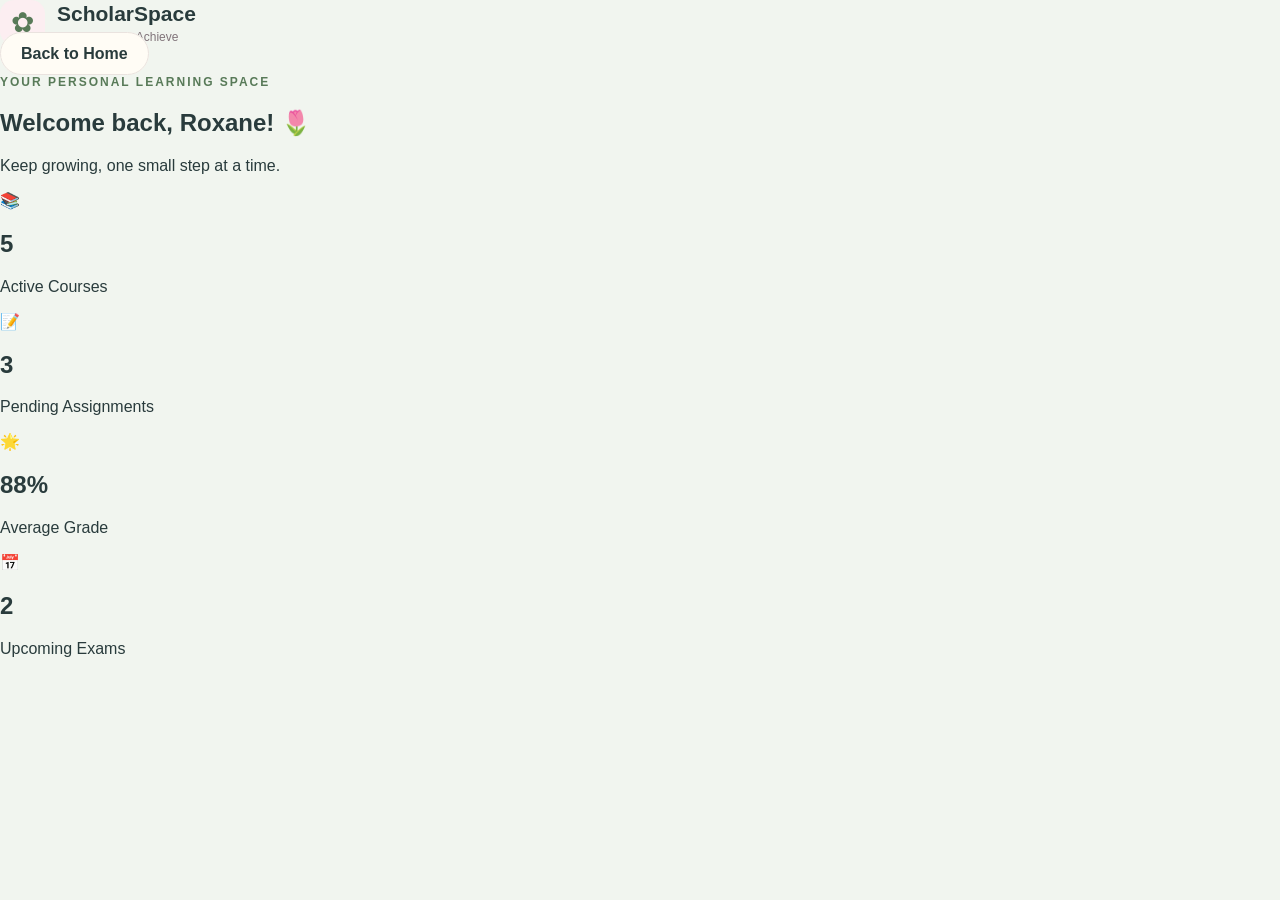
==== dashboard.html @ bfbf4983 "Create student dashboard structure" ====
<!DOCTYPE html>
<html lang="en">
<head>
    <meta charset="UTF-8">
    <meta name="viewport" content="width=device-width, initial-scale=1.0">
    <title>ScholarSpace | Dashboard</title>
    <link rel="stylesheet" href="style.css">
</head>
<body class="dashboard-page">

    <header class="dashboard-header">
        <a href="index.html" class="brand">
            <span class="brand-icon">✿</span>
            <span>
                <strong>ScholarSpace</strong>
                <small>Learn · Grow · Achieve</small>
            </span>
        </a>

        <a href="index.html" class="nav-button">Back to Home</a>
    </header>

    <main class="dashboard-content">
        <section class="dashboard-welcome">
            <p class="eyebrow">YOUR PERSONAL LEARNING SPACE</p>
            <h1>Welcome back, Roxane! 🌷</h1>
            <p>Keep growing, one small step at a time.</p>
        </section>

        <section class="dashboard-stats">
            <article class="stat-card">
                <span>📚</span>
                <h2>5</h2>
                <p>Active Courses</p>
            </article>

            <article class="stat-card">
                <span>📝</span>
                <h2>3</h2>
                <p>Pending Assignments</p>
            </article>

            <article class="stat-card">
                <span>🌟</span>
                <h2>88%</h2>
                <p>Average Grade</p>
            </article>

            <article class="stat-card">
                <span>📅</span>
                <h2>2</h2>
                <p>Upcoming Exams</p>
            </article>
        </section>
    </main>

</body>
</html>
---- style.css ----
/* ScholarSpace — Shared Styles */

:root {
    --background: #F1F5EF;
    --cream: #FFFCF5;
    --blush: #FCEEF1;
    --sage: #587A58;
    --text: #293B3C;
    --muted: #81747A;
    --border: #EAE3DF;
}

* {
    box-sizing: border-box;
}

body {
    margin: 0;
    font-family: Arial, sans-serif;
    background-color: var(--background);
    color: var(--text);
}

a {
    text-decoration: none;
    color: inherit;
}

/* Home page header */

.home-header {
    display: flex;
    justify-content: space-between;
    align-items: center;
    padding: 24px 7%;
}

.brand {
    display: flex;
    align-items: center;
    gap: 12px;
}

.brand-icon {
    display: flex;
    align-items: center;
    justify-content: center;
    width: 45px;
    height: 45px;
    border-radius: 14px;
    background-color: var(--blush);
    color: var(--sage);
    font-size: 28px;
}

.brand strong {
    display: block;
    font-size: 21px;
}

.brand small {
    display: block;
    margin-top: 4px;
    color: var(--muted);
    font-size: 12px;
}

.nav-button {
    padding: 12px 20px;
    border: 1px solid var(--border);
    border-radius: 25px;
    background-color: var(--cream);
    font-weight: bold;
    transition: background-color 0.2s ease;
}

.nav-button:hover {
    background-color: var(--blush);
}
/* Home page welcome section */

.home-hero {
    display: grid;
    grid-template-columns: 1.1fr 0.9fr;
    align-items: center;
    gap: 50px;
    max-width: 1200px;
    min-height: 65vh;
    margin: 0 auto;
    padding: 60px 7%;
}

.eyebrow {
    color: var(--sage);
    font-size: 12px;
    font-weight: bold;
    letter-spacing: 2px;
}

.hero-text h1 {
    max-width: 550px;
    margin: 20px 0;
    font-size: clamp(38px, 5vw, 64px);
    line-height: 1.1;
}

.hero-text > p:not(.eyebrow) {
    max-width: 470px;
    color: var(--muted);
    font-size: 17px;
    line-height: 1.8;
}

.primary-button {
    display: inline-block;
    margin-top: 20px;
    padding: 15px 24px;
    border-radius: 30px;
    background-color: var(--sage);
    color: white;
    font-weight: bold;
    transition: transform 0.2s ease;
}

.primary-button:hover {
    transform: translateY(-3px);
}

.hero-visual {
    display: flex;
    flex-direction: column;
    justify-content: center;
    min-height: 320px;
    padding: 40px;
    border-radius: 28px;
    background-color: var(--blush);
}

.hero-visual h2 {
    max-width: 300px;
    font-size: 32px;
    line-height: 1.3;
}

.hero-visual p {
    color: var(--muted);
    line-height: 1.7;
}
/* Home page feature cards and footer */

.home-features {
    padding: 70px 7%;
    background-color: var(--cream);
}

.section-heading {
    max-width: 650px;
    margin: 0 auto 35px;
    text-align: center;
}

.section-heading h2 {
    margin: 12px 0;
    font-size: 34px;
}

.section-heading > p:last-child {
    color: var(--muted);
    line-height: 1.7;
}

.feature-grid {
    display: grid;
    grid-template-columns: repeat(3, minmax(0, 1fr));
    gap: 24px;
    max-width: 1100px;
    margin: 0 auto;
}

.feature-card {
    padding: 28px;
    border: 1px solid var(--border);
    border-radius: 20px;
    background-color: white;
}

.feature-icon {
    font-size: 30px;
}

.feature-card h3 {
    margin-top: 20px;
}

.feature-card p {
    color: var(--muted);
    line-height: 1.7;
}

.home-footer {
    padding: 24px;
    color: var(--muted);
    text-align: center;
    font-size: 13px;
}
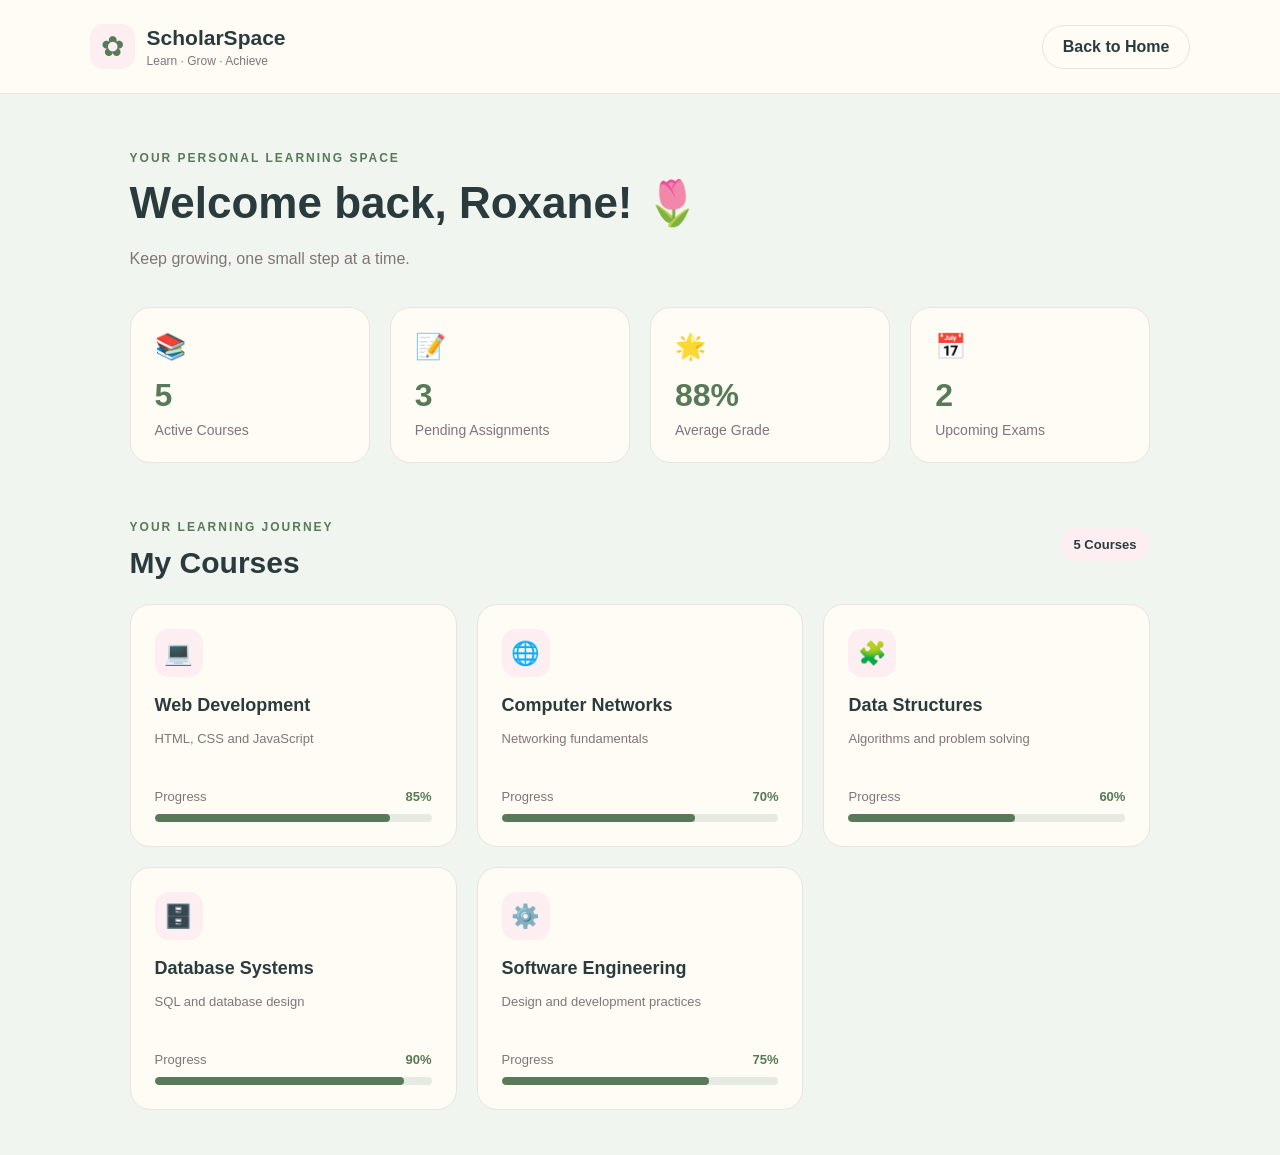
==== commit 8b358012: "Add dashboard course progress cards" ====
--- a/dashboard.html
+++ b/dashboard.html
@@ -52,6 +52,77 @@
                 <p>Upcoming Exams</p>
             </article>
         </section>
+        <section class="courses-section">
+    <div class="section-title">
+        <div>
+            <p class="eyebrow">YOUR LEARNING JOURNEY</p>
+            <h2>My Courses</h2>
+        </div>
+        <span class="course-count">5 Courses</span>
+    </div>
+
+    <div class="courses-grid">
+        <article class="course-card">
+            <div class="course-icon">💻</div>
+            <h3>Web Development</h3>
+            <p>HTML, CSS and JavaScript</p>
+            <div class="progress-info">
+                <span>Progress</span><strong>85%</strong>
+            </div>
+            <div class="progress-track">
+                <div class="progress-fill" style="width: 85%"></div>
+            </div>
+        </article>
+
+        <article class="course-card">
+            <div class="course-icon">🌐</div>
+            <h3>Computer Networks</h3>
+            <p>Networking fundamentals</p>
+            <div class="progress-info">
+                <span>Progress</span><strong>70%</strong>
+            </div>
+            <div class="progress-track">
+                <div class="progress-fill" style="width: 70%"></div>
+            </div>
+        </article>
+
+        <article class="course-card">
+            <div class="course-icon">🧩</div>
+            <h3>Data Structures</h3>
+            <p>Algorithms and problem solving</p>
+            <div class="progress-info">
+                <span>Progress</span><strong>60%</strong>
+            </div>
+            <div class="progress-track">
+                <div class="progress-fill" style="width: 60%"></div>
+            </div>
+        </article>
+
+        <article class="course-card">
+            <div class="course-icon">🗄️</div>
+            <h3>Database Systems</h3>
+            <p>SQL and database design</p>
+            <div class="progress-info">
+                <span>Progress</span><strong>90%</strong>
+            </div>
+            <div class="progress-track">
+                <div class="progress-fill" style="width: 90%"></div>
+            </div>
+        </article>
+
+        <article class="course-card">
+            <div class="course-icon">⚙️</div>
+            <h3>Software Engineering</h3>
+            <p>Design and development practices</p>
+            <div class="progress-info">
+                <span>Progress</span><strong>75%</strong>
+            </div>
+            <div class="progress-track">
+                <div class="progress-fill" style="width: 75%"></div>
+            </div>
+        </article>
+    </div>
+</section>
     </main>
 
 </body>
--- a/style.css
+++ b/style.css
@@ -202,4 +202,152 @@
     color: var(--muted);
     text-align: center;
     font-size: 13px;
+}
+/* Dashboard header and welcome section */
+
+.dashboard-header {
+    display: flex;
+    justify-content: space-between;
+    align-items: center;
+    padding: 24px 7%;
+    border-bottom: 1px solid var(--border);
+    background-color: var(--cream);
+}
+
+.dashboard-content {
+    max-width: 1200px;
+    margin: 0 auto;
+    padding: 45px 7%;
+}
+
+.dashboard-welcome {
+    margin-bottom: 35px;
+}
+
+.dashboard-welcome h1 {
+    margin: 12px 0;
+    font-size: clamp(30px, 4vw, 44px);
+}
+
+.dashboard-welcome > p:last-child {
+    color: var(--muted);
+    line-height: 1.7;
+}
+
+.dashboard-stats {
+    display: grid;
+    grid-template-columns: repeat(4, minmax(0, 1fr));
+    gap: 20px;
+}
+
+.stat-card {
+    padding: 24px;
+    border: 1px solid var(--border);
+    border-radius: 20px;
+    background-color: var(--cream);
+}
+
+.stat-card span {
+    font-size: 25px;
+}
+
+.stat-card h2 {
+    margin: 16px 0 8px;
+    font-size: 32px;
+    color: var(--sage);
+}
+
+.stat-card p {
+    margin: 0;
+    color: var(--muted);
+    font-size: 14px;
+}
+/* Dashboard course progress */
+
+.courses-section {
+    margin-top: 45px;
+}
+
+.section-title {
+    display: flex;
+    justify-content: space-between;
+    align-items: center;
+    gap: 16px;
+    margin-bottom: 24px;
+}
+
+.section-title h2 {
+    margin: 8px 0 0;
+    font-size: 30px;
+}
+
+.course-count {
+    padding: 9px 14px;
+    border-radius: 20px;
+    background-color: var(--blush);
+    font-size: 13px;
+    font-weight: bold;
+}
+
+.courses-grid {
+    display: grid;
+    grid-template-columns: repeat(3, minmax(0, 1fr));
+    gap: 20px;
+}
+
+.course-card {
+    padding: 24px;
+    border: 1px solid var(--border);
+    border-radius: 20px;
+    background-color: var(--cream);
+}
+
+.course-icon {
+    display: grid;
+    place-items: center;
+    width: 48px;
+    height: 48px;
+    border-radius: 14px;
+    background-color: var(--blush);
+    font-size: 23px;
+}
+
+.course-card h3 {
+    margin: 18px 0 8px;
+    font-size: 18px;
+}
+
+.course-card > p {
+    min-height: 38px;
+    color: var(--muted);
+    font-size: 13px;
+    line-height: 1.5;
+}
+
+.progress-info {
+    display: flex;
+    justify-content: space-between;
+    margin: 22px 0 10px;
+    font-size: 13px;
+}
+
+.progress-info span {
+    color: var(--muted);
+}
+
+.progress-info strong {
+    color: var(--sage);
+}
+
+.progress-track {
+    height: 8px;
+    overflow: hidden;
+    border-radius: 10px;
+    background-color: #E5EAE2;
+}
+
+.progress-fill {
+    height: 100%;
+    border-radius: inherit;
+    background-color: var(--sage);
 }
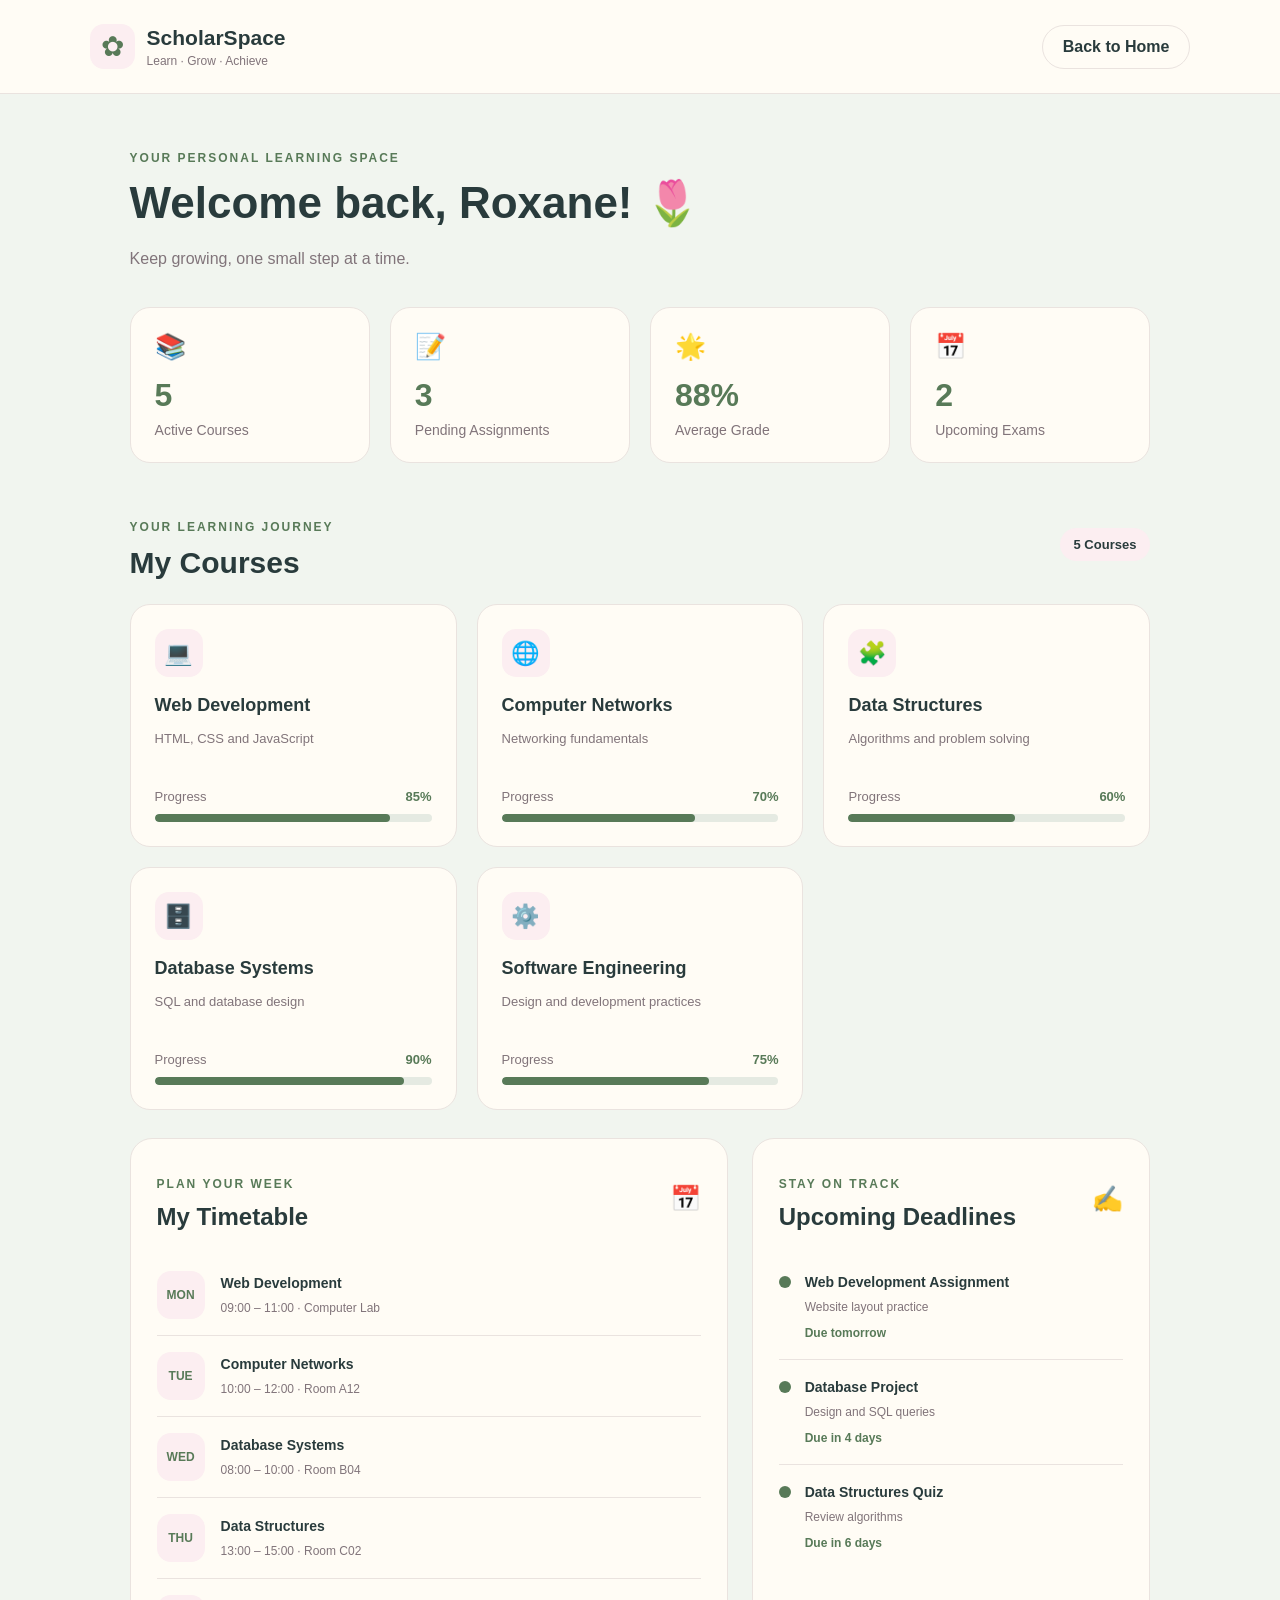
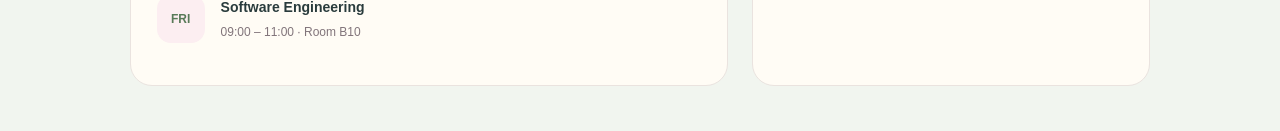
==== commit 802402b1: "Add dashboard timetable and deadlines" ====
--- a/dashboard.html
+++ b/dashboard.html
@@ -123,6 +123,96 @@
         </article>
     </div>
 </section>
+<section class="dashboard-lower">
+    <article class="panel timetable-panel">
+        <div class="panel-heading">
+            <div>
+                <p class="eyebrow">PLAN YOUR WEEK</p>
+                <h2>My Timetable</h2>
+            </div>
+            <span class="panel-icon">📅</span>
+        </div>
+
+        <div class="schedule-list">
+            <div class="schedule-item">
+                <span class="day-label">MON</span>
+                <div>
+                    <strong>Web Development</strong>
+                    <p>09:00 – 11:00 · Computer Lab</p>
+                </div>
+            </div>
+
+            <div class="schedule-item">
+                <span class="day-label">TUE</span>
+                <div>
+                    <strong>Computer Networks</strong>
+                    <p>10:00 – 12:00 · Room A12</p>
+                </div>
+            </div>
+
+            <div class="schedule-item">
+                <span class="day-label">WED</span>
+                <div>
+                    <strong>Database Systems</strong>
+                    <p>08:00 – 10:00 · Room B04</p>
+                </div>
+            </div>
+
+            <div class="schedule-item">
+                <span class="day-label">THU</span>
+                <div>
+                    <strong>Data Structures</strong>
+                    <p>13:00 – 15:00 · Room C02</p>
+                </div>
+            </div>
+
+            <div class="schedule-item">
+                <span class="day-label">FRI</span>
+                <div>
+                    <strong>Software Engineering</strong>
+                    <p>09:00 – 11:00 · Room B10</p>
+                </div>
+            </div>
+        </div>
+    </article>
+
+    <article class="panel deadlines-panel">
+        <div class="panel-heading">
+            <div>
+                <p class="eyebrow">STAY ON TRACK</p>
+                <h2>Upcoming Deadlines</h2>
+            </div>
+            <span class="panel-icon">✍️</span>
+        </div>
+
+        <div class="deadline-item">
+            <div class="deadline-dot"></div>
+            <div>
+                <strong>Web Development Assignment</strong>
+                <p>Website layout practice</p>
+                <span class="deadline-date">Due tomorrow</span>
+            </div>
+        </div>
+
+        <div class="deadline-item">
+            <div class="deadline-dot"></div>
+            <div>
+                <strong>Database Project</strong>
+                <p>Design and SQL queries</p>
+                <span class="deadline-date">Due in 4 days</span>
+            </div>
+        </div>
+
+        <div class="deadline-item">
+            <div class="deadline-dot"></div>
+            <div>
+                <strong>Data Structures Quiz</strong>
+                <p>Review algorithms</p>
+                <span class="deadline-date">Due in 6 days</span>
+            </div>
+        </div>
+    </article>
+</section>
     </main>
 
 </body>
--- a/style.css
+++ b/style.css
@@ -350,4 +350,107 @@
     height: 100%;
     border-radius: inherit;
     background-color: var(--sage);
+}
+/* Dashboard timetable and deadlines */
+
+.dashboard-lower {
+    display: grid;
+    grid-template-columns: 1.2fr 0.8fr;
+    gap: 24px;
+    margin-top: 28px;
+}
+
+.panel {
+    padding: 26px;
+    border: 1px solid var(--border);
+    border-radius: 22px;
+    background-color: var(--cream);
+}
+
+.panel-heading {
+    display: flex;
+    justify-content: space-between;
+    align-items: center;
+    gap: 16px;
+    margin-bottom: 24px;
+}
+
+.panel-heading h2 {
+    margin: 8px 0 0;
+    font-size: 24px;
+}
+
+.panel-icon {
+    font-size: 25px;
+}
+
+.schedule-list {
+    display: flex;
+    flex-direction: column;
+}
+
+.schedule-item {
+    display: flex;
+    align-items: center;
+    gap: 16px;
+    padding: 16px 0;
+    border-bottom: 1px solid var(--border);
+}
+
+.schedule-item:last-child {
+    border-bottom: none;
+}
+
+.day-label {
+    display: grid;
+    place-items: center;
+    min-width: 48px;
+    min-height: 48px;
+    border-radius: 14px;
+    background-color: var(--blush);
+    color: var(--sage);
+    font-size: 12px;
+    font-weight: bold;
+}
+
+.schedule-item strong,
+.deadline-item strong {
+    font-size: 14px;
+}
+
+.schedule-item p,
+.deadline-item p {
+    margin: 7px 0 0;
+    color: var(--muted);
+    font-size: 12px;
+    line-height: 1.5;
+}
+
+.deadline-item {
+    display: flex;
+    align-items: flex-start;
+    gap: 14px;
+    padding: 18px 0;
+    border-bottom: 1px solid var(--border);
+}
+
+.deadline-item:last-child {
+    border-bottom: none;
+}
+
+.deadline-dot {
+    flex-shrink: 0;
+    width: 12px;
+    height: 12px;
+    margin-top: 3px;
+    border-radius: 50%;
+    background-color: var(--sage);
+}
+
+.deadline-date {
+    display: inline-block;
+    margin-top: 10px;
+    color: var(--sage);
+    font-size: 12px;
+    font-weight: bold;
 }
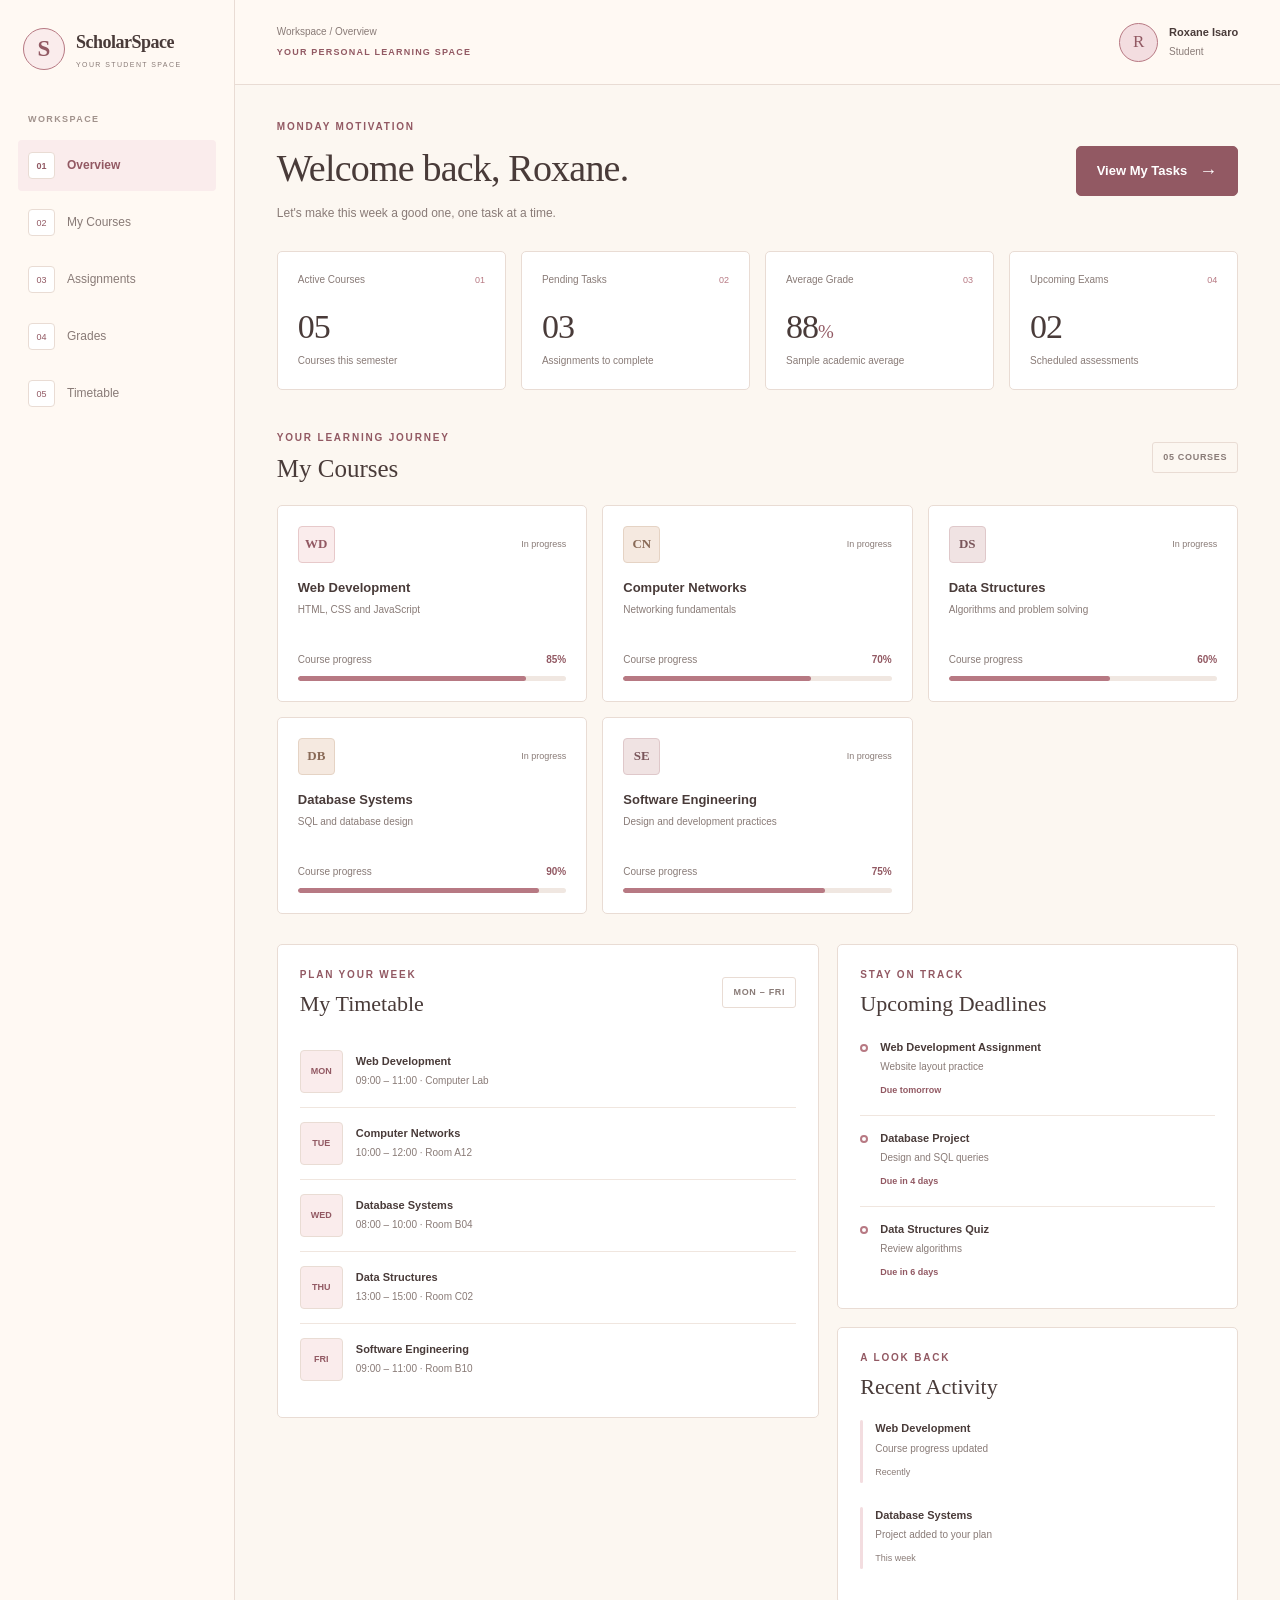
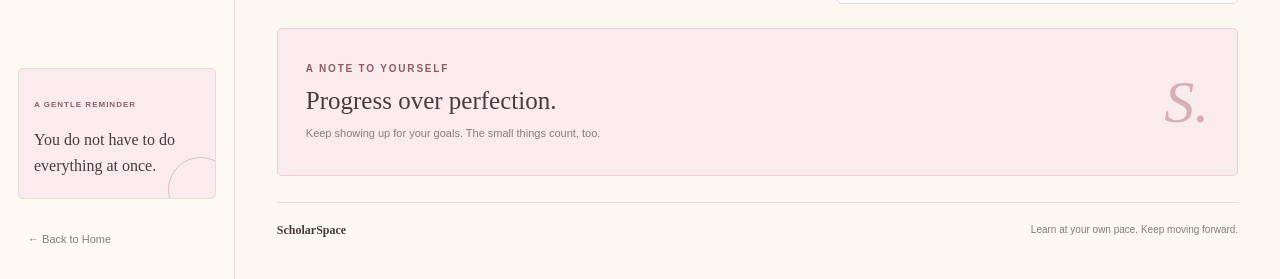
==== commit f455fbb7: "Polish dashboard layout and remove emoji icons" ====
--- a/dashboard.html
+++ b/dashboard.html
@@ -1,219 +1,363 @@
+
 <!DOCTYPE html>
 <html lang="en">
 <head>
     <meta charset="UTF-8">
     <meta name="viewport" content="width=device-width, initial-scale=1.0">
+    <meta name="description" content="A student dashboard for managing courses, assignments, and class schedules.">
     <title>ScholarSpace | Dashboard</title>
     <link rel="stylesheet" href="style.css">
 </head>
 <body class="dashboard-page">
 
-    <header class="dashboard-header">
-        <a href="index.html" class="brand">
-            <span class="brand-icon">✿</span>
-            <span>
-                <strong>ScholarSpace</strong>
-                <small>Learn · Grow · Achieve</small>
-            </span>
-        </a>
-
-        <a href="index.html" class="nav-button">Back to Home</a>
-    </header>
-
-    <main class="dashboard-content">
-        <section class="dashboard-welcome">
-            <p class="eyebrow">YOUR PERSONAL LEARNING SPACE</p>
-            <h1>Welcome back, Roxane! 🌷</h1>
-            <p>Keep growing, one small step at a time.</p>
-        </section>
-
-        <section class="dashboard-stats">
-            <article class="stat-card">
-                <span>📚</span>
-                <h2>5</h2>
-                <p>Active Courses</p>
-            </article>
-
-            <article class="stat-card">
-                <span>📝</span>
-                <h2>3</h2>
-                <p>Pending Assignments</p>
-            </article>
-
-            <article class="stat-card">
-                <span>🌟</span>
-                <h2>88%</h2>
-                <p>Average Grade</p>
-            </article>
-
-            <article class="stat-card">
-                <span>📅</span>
-                <h2>2</h2>
-                <p>Upcoming Exams</p>
-            </article>
-        </section>
-        <section class="courses-section">
-    <div class="section-title">
-        <div>
-            <p class="eyebrow">YOUR LEARNING JOURNEY</p>
-            <h2>My Courses</h2>
-        </div>
-        <span class="course-count">5 Courses</span>
+    <div class="dashboard-layout">
+
+        <aside class="sidebar">
+            <a href="index.html" class="brand sidebar-brand">
+                <span class="brand-mark">S</span>
+                <span class="brand-copy">
+                    <strong>ScholarSpace</strong>
+                    <small>YOUR STUDENT SPACE</small>
+                </span>
+            </a>
+
+            <p class="sidebar-label">WORKSPACE</p>
+
+            <nav class="sidebar-nav" aria-label="Dashboard navigation">
+                <a href="#overview" class="sidebar-link active">
+                    <span class="nav-symbol">01</span>
+                    Overview
+                </a>
+                <a href="#courses" class="sidebar-link">
+                    <span class="nav-symbol">02</span>
+                    My Courses
+                </a>
+                <a href="#assignments" class="sidebar-link">
+                    <span class="nav-symbol">03</span>
+                    Assignments
+                </a>
+                <a href="#grades" class="sidebar-link">
+                    <span class="nav-symbol">04</span>
+                    Grades
+                </a>
+                <a href="#timetable" class="sidebar-link">
+                    <span class="nav-symbol">05</span>
+                    Timetable
+                </a>
+            </nav>
+
+            <div class="sidebar-bottom">
+                <div class="sidebar-note">
+                    <span class="note-label">A GENTLE REMINDER</span>
+                    <p>You do not have to do everything at once.</p>
+                    <span class="note-decoration"></span>
+                </div>
+
+                <a href="index.html" class="back-home">
+                    <span aria-hidden="true">&larr;</span> Back to Home
+                </a>
+            </div>
+        </aside>
+
+        <main class="dashboard-main" id="overview">
+
+            <header class="dashboard-topbar">
+                <div>
+                    <p class="breadcrumb">Workspace / Overview</p>
+                    <p class="topbar-date">YOUR PERSONAL LEARNING SPACE</p>
+                </div>
+
+                <div class="profile-summary">
+                    <div class="profile-avatar" aria-hidden="true">R</div>
+                    <div>
+                        <strong>Roxane Isaro</strong>
+                        <span>Student</span>
+                    </div>
+                </div>
+            </header>
+
+            <div class="dashboard-content">
+
+                <section class="dashboard-welcome">
+                    <div>
+                        <p class="eyebrow">MONDAY MOTIVATION</p>
+                        <h1>Welcome back, Roxane.</h1>
+                        <p>Let's make this week a good one, one task at a time.</p>
+                    </div>
+
+                    <a href="#assignments" class="primary-button">
+                        View My Tasks <span aria-hidden="true">&rarr;</span>
+                    </a>
+                </section>
+
+                <section class="dashboard-stats" aria-label="Academic overview">
+                    <article class="stat-card">
+                        <div class="stat-topline">
+                            <span>Active Courses</span>
+                            <span class="stat-index">01</span>
+                        </div>
+                        <h2>05</h2>
+                        <p>Courses this semester</p>
+                    </article>
+
+                    <article class="stat-card">
+                        <div class="stat-topline">
+                            <span>Pending Tasks</span>
+                            <span class="stat-index">02</span>
+                        </div>
+                        <h2>03</h2>
+                        <p>Assignments to complete</p>
+                    </article>
+
+                    <article class="stat-card" id="grades">
+                        <div class="stat-topline">
+                            <span>Average Grade</span>
+                            <span class="stat-index">03</span>
+                        </div>
+                        <h2>88<span class="stat-percent">%</span></h2>
+                        <p>Sample academic average</p>
+                    </article>
+
+                    <article class="stat-card">
+                        <div class="stat-topline">
+                            <span>Upcoming Exams</span>
+                            <span class="stat-index">04</span>
+                        </div>
+                        <h2>02</h2>
+                        <p>Scheduled assessments</p>
+                    </article>
+                </section>
+
+                <section class="content-section" id="courses">
+                    <div class="section-title">
+                        <div>
+                            <p class="eyebrow">YOUR LEARNING JOURNEY</p>
+                            <h2>My Courses</h2>
+                        </div>
+                        <span class="section-meta">05 COURSES</span>
+                    </div>
+
+                    <div class="courses-grid">
+
+                        <article class="course-card">
+                            <div class="course-card-top">
+                                <span class="course-code">WD</span>
+                                <span class="course-status">In progress</span>
+                            </div>
+                            <h3>Web Development</h3>
+                            <p class="course-description">HTML, CSS and JavaScript</p>
+                            <div class="progress-info">
+                                <span>Course progress</span><strong>85%</strong>
+                            </div>
+                            <div class="progress-track" role="progressbar" aria-label="Web Development progress" aria-valuenow="85" aria-valuemin="0" aria-valuemax="100">
+                                <div class="progress-fill" style="width: 85%"></div>
+                            </div>
+                        </article>
+
+                        <article class="course-card">
+                            <div class="course-card-top">
+                                <span class="course-code course-code-alt">CN</span>
+                                <span class="course-status">In progress</span>
+                            </div>
+                            <h3>Computer Networks</h3>
+                            <p class="course-description">Networking fundamentals</p>
+                            <div class="progress-info">
+                                <span>Course progress</span><strong>70%</strong>
+                            </div>
+                            <div class="progress-track" role="progressbar" aria-label="Computer Networks progress" aria-valuenow="70" aria-valuemin="0" aria-valuemax="100">
+                                <div class="progress-fill" style="width: 70%"></div>
+                            </div>
+                        </article>
+
+                        <article class="course-card">
+                            <div class="course-card-top">
+                                <span class="course-code course-code-deep">DS</span>
+                                <span class="course-status">In progress</span>
+                            </div>
+                            <h3>Data Structures</h3>
+                            <p class="course-description">Algorithms and problem solving</p>
+                            <div class="progress-info">
+                                <span>Course progress</span><strong>60%</strong>
+                            </div>
+                            <div class="progress-track" role="progressbar" aria-label="Data Structures progress" aria-valuenow="60" aria-valuemin="0" aria-valuemax="100">
+                                <div class="progress-fill" style="width: 60%"></div>
+                            </div>
+                        </article>
+
+                        <article class="course-card">
+                            <div class="course-card-top">
+                                <span class="course-code course-code-alt">DB</span>
+                                <span class="course-status">In progress</span>
+                            </div>
+                            <h3>Database Systems</h3>
+                            <p class="course-description">SQL and database design</p>
+                            <div class="progress-info">
+                                <span>Course progress</span><strong>90%</strong>
+                            </div>
+                            <div class="progress-track" role="progressbar" aria-label="Database Systems progress" aria-valuenow="90" aria-valuemin="0" aria-valuemax="100">
+                                <div class="progress-fill" style="width: 90%"></div>
+                            </div>
+                        </article>
+
+                        <article class="course-card">
+                            <div class="course-card-top">
+                                <span class="course-code course-code-deep">SE</span>
+                                <span class="course-status">In progress</span>
+                            </div>
+                            <h3>Software Engineering</h3>
+                            <p class="course-description">Design and development practices</p>
+                            <div class="progress-info">
+                                <span>Course progress</span><strong>75%</strong>
+                            </div>
+                            <div class="progress-track" role="progressbar" aria-label="Software Engineering progress" aria-valuenow="75" aria-valuemin="0" aria-valuemax="100">
+                                <div class="progress-fill" style="width: 75%"></div>
+                            </div>
+                        </article>
+
+                    </div>
+                </section>
+
+                <div class="dashboard-lower">
+
+                    <section class="panel" id="timetable">
+                        <div class="section-title">
+                            <div>
+                                <p class="eyebrow">PLAN YOUR WEEK</p>
+                                <h2>My Timetable</h2>
+                            </div>
+                            <span class="section-meta">MON – FRI</span>
+                        </div>
+
+                        <div class="schedule-list">
+                            <article class="schedule-item">
+                                <span class="day-label">MON</span>
+                                <div class="schedule-details">
+                                    <strong>Web Development</strong>
+                                    <p>09:00 – 11:00 · Computer Lab</p>
+                                </div>
+                            </article>
+
+                            <article class="schedule-item">
+                                <span class="day-label">TUE</span>
+                                <div class="schedule-details">
+                                    <strong>Computer Networks</strong>
+                                    <p>10:00 – 12:00 · Room A12</p>
+                                </div>
+                            </article>
+
+                            <article class="schedule-item">
+                                <span class="day-label">WED</span>
+                                <div class="schedule-details">
+                                    <strong>Database Systems</strong>
+                                    <p>08:00 – 10:00 · Room B04</p>
+                                </div>
+                            </article>
+
+                            <article class="schedule-item">
+                                <span class="day-label">THU</span>
+                                <div class="schedule-details">
+                                    <strong>Data Structures</strong>
+                                    <p>13:00 – 15:00 · Room C02</p>
+                                </div>
+                            </article>
+
+                            <article class="schedule-item">
+                                <span class="day-label">FRI</span>
+                                <div class="schedule-details">
+                                    <strong>Software Engineering</strong>
+                                    <p>09:00 – 11:00 · Room B10</p>
+                                </div>
+                            </article>
+                        </div>
+                    </section>
+
+                    <div class="right-column">
+
+                        <section class="panel" id="assignments">
+                            <div class="section-title">
+                                <div>
+                                    <p class="eyebrow">STAY ON TRACK</p>
+                                    <h2>Upcoming Deadlines</h2>
+                                </div>
+                            </div>
+
+                            <div class="deadline-list">
+                                <article class="deadline-item">
+                                    <span class="deadline-marker"></span>
+                                    <div>
+                                        <strong>Web Development Assignment</strong>
+                                        <p>Website layout practice</p>
+                                        <span class="deadline-date">Due tomorrow</span>
+                                    </div>
+                                </article>
+
+                                <article class="deadline-item">
+                                    <span class="deadline-marker"></span>
+                                    <div>
+                                        <strong>Database Project</strong>
+                                        <p>Design and SQL queries</p>
+                                        <span class="deadline-date">Due in 4 days</span>
+                                    </div>
+                                </article>
+
+                                <article class="deadline-item">
+                                    <span class="deadline-marker"></span>
+                                    <div>
+                                        <strong>Data Structures Quiz</strong>
+                                        <p>Review algorithms</p>
+                                        <span class="deadline-date">Due in 6 days</span>
+                                    </div>
+                                </article>
+                            </div>
+                        </section>
+
+                        <section class="panel activity-panel">
+                            <div class="section-title">
+                                <div>
+                                    <p class="eyebrow">A LOOK BACK</p>
+                                    <h2>Recent Activity</h2>
+                                </div>
+                            </div>
+
+                            <div class="activity-item">
+                                <span class="activity-line"></span>
+                                <div>
+                                    <strong>Web Development</strong>
+                                    <p>Course progress updated</p>
+                                    <span class="activity-time">Recently</span>
+                                </div>
+                            </div>
+
+                            <div class="activity-item">
+                                <span class="activity-line"></span>
+                                <div>
+                                    <strong>Database Systems</strong>
+                                    <p>Project added to your plan</p>
+                                    <span class="activity-time">This week</span>
+                                </div>
+                            </div>
+                        </section>
+
+                    </div>
+                </div>
+
+                <section class="encouragement-card">
+                    <div>
+                        <p class="eyebrow">A NOTE TO YOURSELF</p>
+                        <h2>Progress over perfection.</h2>
+                        <p>Keep showing up for your goals. The small things count, too.</p>
+                    </div>
+                    <span class="encouragement-mark" aria-hidden="true">S.</span>
+                </section>
+
+                <footer class="dashboard-footer">
+                    <span>ScholarSpace</span>
+                    <p>Learn at your own pace. Keep moving forward.</p>
+                </footer>
+
+            </div>
+        </main>
     </div>
 
-    <div class="courses-grid">
-        <article class="course-card">
-            <div class="course-icon">💻</div>
-            <h3>Web Development</h3>
-            <p>HTML, CSS and JavaScript</p>
-            <div class="progress-info">
-                <span>Progress</span><strong>85%</strong>
-            </div>
-            <div class="progress-track">
-                <div class="progress-fill" style="width: 85%"></div>
-            </div>
-        </article>
-
-        <article class="course-card">
-            <div class="course-icon">🌐</div>
-            <h3>Computer Networks</h3>
-            <p>Networking fundamentals</p>
-            <div class="progress-info">
-                <span>Progress</span><strong>70%</strong>
-            </div>
-            <div class="progress-track">
-                <div class="progress-fill" style="width: 70%"></div>
-            </div>
-        </article>
-
-        <article class="course-card">
-            <div class="course-icon">🧩</div>
-            <h3>Data Structures</h3>
-            <p>Algorithms and problem solving</p>
-            <div class="progress-info">
-                <span>Progress</span><strong>60%</strong>
-            </div>
-            <div class="progress-track">
-                <div class="progress-fill" style="width: 60%"></div>
-            </div>
-        </article>
-
-        <article class="course-card">
-            <div class="course-icon">🗄️</div>
-            <h3>Database Systems</h3>
-            <p>SQL and database design</p>
-            <div class="progress-info">
-                <span>Progress</span><strong>90%</strong>
-            </div>
-            <div class="progress-track">
-                <div class="progress-fill" style="width: 90%"></div>
-            </div>
-        </article>
-
-        <article class="course-card">
-            <div class="course-icon">⚙️</div>
-            <h3>Software Engineering</h3>
-            <p>Design and development practices</p>
-            <div class="progress-info">
-                <span>Progress</span><strong>75%</strong>
-            </div>
-            <div class="progress-track">
-                <div class="progress-fill" style="width: 75%"></div>
-            </div>
-        </article>
-    </div>
-</section>
-<section class="dashboard-lower">
-    <article class="panel timetable-panel">
-        <div class="panel-heading">
-            <div>
-                <p class="eyebrow">PLAN YOUR WEEK</p>
-                <h2>My Timetable</h2>
-            </div>
-            <span class="panel-icon">📅</span>
-        </div>
-
-        <div class="schedule-list">
-            <div class="schedule-item">
-                <span class="day-label">MON</span>
-                <div>
-                    <strong>Web Development</strong>
-                    <p>09:00 – 11:00 · Computer Lab</p>
-                </div>
-            </div>
-
-            <div class="schedule-item">
-                <span class="day-label">TUE</span>
-                <div>
-                    <strong>Computer Networks</strong>
-                    <p>10:00 – 12:00 · Room A12</p>
-                </div>
-            </div>
-
-            <div class="schedule-item">
-                <span class="day-label">WED</span>
-                <div>
-                    <strong>Database Systems</strong>
-                    <p>08:00 – 10:00 · Room B04</p>
-                </div>
-            </div>
-
-            <div class="schedule-item">
-                <span class="day-label">THU</span>
-                <div>
-                    <strong>Data Structures</strong>
-                    <p>13:00 – 15:00 · Room C02</p>
-                </div>
-            </div>
-
-            <div class="schedule-item">
-                <span class="day-label">FRI</span>
-                <div>
-                    <strong>Software Engineering</strong>
-                    <p>09:00 – 11:00 · Room B10</p>
-                </div>
-            </div>
-        </div>
-    </article>
-
-    <article class="panel deadlines-panel">
-        <div class="panel-heading">
-            <div>
-                <p class="eyebrow">STAY ON TRACK</p>
-                <h2>Upcoming Deadlines</h2>
-            </div>
-            <span class="panel-icon">✍️</span>
-        </div>
-
-        <div class="deadline-item">
-            <div class="deadline-dot"></div>
-            <div>
-                <strong>Web Development Assignment</strong>
-                <p>Website layout practice</p>
-                <span class="deadline-date">Due tomorrow</span>
-            </div>
-        </div>
-
-        <div class="deadline-item">
-            <div class="deadline-dot"></div>
-            <div>
-                <strong>Database Project</strong>
-                <p>Design and SQL queries</p>
-                <span class="deadline-date">Due in 4 days</span>
-            </div>
-        </div>
-
-        <div class="deadline-item">
-            <div class="deadline-dot"></div>
-            <div>
-                <strong>Data Structures Quiz</strong>
-                <p>Review algorithms</p>
-                <span class="deadline-date">Due in 6 days</span>
-            </div>
-        </div>
-    </article>
-</section>
-    </main>
-
 </body>
-</html>+</html>
--- a/style.css
+++ b/style.css
@@ -1,334 +1,900 @@
-/* ScholarSpace — Shared Styles */
+
+/* ========================================
+   SCHOLARSPACE
+   Warm cream and blush pink theme
+   ======================================== */
 
 :root {
-    --background: #F1F5EF;
-    --cream: #FFFCF5;
-    --blush: #FCEEF1;
-    --sage: #587A58;
-    --text: #293B3C;
-    --muted: #81747A;
-    --border: #EAE3DF;
+    --cream: #FFF9F3;
+    --cream-dark: #F6EDE4;
+    --blush: #F3DDE0;
+    --blush-light: #FAECEC;
+    --rose: #B77983;
+    --rose-dark: #925963;
+    --brown: #493B39;
+    --muted: #897B77;
+    --border: #E9DCD4;
+    --white: #FFFFFF;
+    --success-bg: #F1EAE2;
+    --shadow: 0 12px 35px rgba(73, 59, 57, 0.06);
 }
 
 * {
     box-sizing: border-box;
 }
 
+html {
+    scroll-behavior: smooth;
+    scroll-padding-top: 24px;
+}
+
 body {
     margin: 0;
-    font-family: Arial, sans-serif;
-    background-color: var(--background);
-    color: var(--text);
+    font-family: Arial, Helvetica, sans-serif;
+    background-color: var(--cream);
+    color: var(--brown);
+    line-height: 1.6;
 }
 
 a {
+    color: inherit;
     text-decoration: none;
-    color: inherit;
-}
-
-/* Home page header */
+}
+
+button,
+input,
+textarea,
+select {
+    font: inherit;
+}
+
+a:focus-visible {
+    outline: 2px solid var(--rose-dark);
+    outline-offset: 4px;
+}
+
+h1,
+h2,
+h3,
+p {
+    overflow-wrap: break-word;
+}
+
+h1,
+h2,
+h3 {
+    line-height: 1.25;
+}
+
+p {
+    margin-top: 0;
+}
+
+.eyebrow {
+    margin: 0;
+    color: var(--rose-dark);
+    font-size: 10px;
+    font-weight: 700;
+    letter-spacing: 1.8px;
+}
+
+.primary-button {
+    display: inline-flex;
+    align-items: center;
+    justify-content: center;
+    gap: 12px;
+    padding: 14px 20px;
+    border: 1px solid var(--rose-dark);
+    border-radius: 5px;
+    background-color: var(--rose-dark);
+    color: var(--white);
+    font-size: 13px;
+    font-weight: 700;
+    transition: background-color 0.2s ease, transform 0.2s ease;
+}
+
+.primary-button:hover {
+    background-color: var(--brown);
+    border-color: var(--brown);
+    transform: translateY(-2px);
+}
+
+.primary-button span {
+    font-size: 18px;
+    line-height: 1;
+}
+
+.brand {
+    display: inline-flex;
+    align-items: center;
+    gap: 11px;
+}
+
+.brand-mark {
+    display: grid;
+    place-items: center;
+    width: 42px;
+    height: 42px;
+    border: 1px solid var(--rose);
+    border-radius: 50%;
+    background-color: var(--blush-light);
+    color: var(--rose-dark);
+    font-family: Georgia, "Times New Roman", serif;
+    font-size: 23px;
+    font-weight: 700;
+}
+
+.brand-copy strong,
+.brand-copy small {
+    display: block;
+}
+
+.brand-copy strong {
+    font-family: Georgia, "Times New Roman", serif;
+    font-size: 20px;
+    font-weight: 600;
+    letter-spacing: -0.5px;
+}
+
+.brand-copy small {
+    margin-top: 2px;
+    color: var(--muted);
+    font-size: 8px;
+    letter-spacing: 1.4px;
+}
+
+/* ========================================
+   HOME PAGE HEADER
+   ======================================== */
 
 .home-header {
     display: flex;
+    align-items: center;
     justify-content: space-between;
-    align-items: center;
-    padding: 24px 7%;
-}
-
-.brand {
-    display: flex;
-    align-items: center;
-    gap: 12px;
-}
-
-.brand-icon {
-    display: flex;
+    gap: 24px;
+    padding: 22px 7%;
+    border-bottom: 1px solid var(--border);
+    background-color: var(--cream);
+}
+
+.home-nav {
+    display: flex;
+    align-items: center;
+    gap: 28px;
+}
+
+.home-nav > a:first-child {
+    color: var(--muted);
+    font-size: 13px;
+}
+
+.home-nav > a:first-child:hover {
+    color: var(--rose-dark);
+}
+
+.nav-button {
+    display: inline-flex;
     align-items: center;
     justify-content: center;
-    width: 45px;
-    height: 45px;
-    border-radius: 14px;
-    background-color: var(--blush);
-    color: var(--sage);
-    font-size: 28px;
-}
-
-.brand strong {
-    display: block;
-    font-size: 21px;
-}
-
-.brand small {
-    display: block;
-    margin-top: 4px;
-    color: var(--muted);
+    padding: 10px 17px;
+    border: 1px solid var(--border);
+    border-radius: 4px;
+    background-color: var(--white);
     font-size: 12px;
-}
-
-.nav-button {
-    padding: 12px 20px;
-    border: 1px solid var(--border);
-    border-radius: 25px;
-    background-color: var(--cream);
-    font-weight: bold;
-    transition: background-color 0.2s ease;
+    font-weight: 700;
+    transition: border-color 0.2s ease, background-color 0.2s ease;
 }
 
 .nav-button:hover {
-    background-color: var(--blush);
-}
-/* Home page welcome section */
+    border-color: var(--rose);
+    background-color: var(--blush-light);
+}
+
+/* ========================================
+   HOME PAGE HERO
+   ======================================== */
 
 .home-hero {
     display: grid;
-    grid-template-columns: 1.1fr 0.9fr;
-    align-items: center;
-    gap: 50px;
-    max-width: 1200px;
-    min-height: 65vh;
+    grid-template-columns: 1.05fr 0.95fr;
+    align-items: center;
+    gap: 7%;
+    max-width: 1440px;
+    min-height: 570px;
     margin: 0 auto;
-    padding: 60px 7%;
-}
-
-.eyebrow {
-    color: var(--sage);
+    padding: 72px 9%;
+}
+
+.hero-text h1 {
+    max-width: 580px;
+    margin: 20px 0;
+    font-family: Georgia, "Times New Roman", serif;
+    font-size: clamp(42px, 5.2vw, 68px);
+    font-weight: 500;
+    letter-spacing: -2.2px;
+    line-height: 1.08;
+}
+
+.hero-text h1 span {
+    color: var(--rose-dark);
+    font-style: italic;
+}
+
+.hero-description {
+    max-width: 450px;
+    margin-bottom: 0;
+    color: var(--muted);
+    font-size: 15px;
+    line-height: 1.9;
+}
+
+.hero-actions {
+    display: flex;
+    align-items: center;
+    flex-wrap: wrap;
+    gap: 22px;
+    margin-top: 28px;
+}
+
+.text-link {
+    color: var(--brown);
     font-size: 12px;
-    font-weight: bold;
-    letter-spacing: 2px;
-}
-
-.hero-text h1 {
-    max-width: 550px;
-    margin: 20px 0;
-    font-size: clamp(38px, 5vw, 64px);
-    line-height: 1.1;
-}
-
-.hero-text > p:not(.eyebrow) {
-    max-width: 470px;
-    color: var(--muted);
-    font-size: 17px;
-    line-height: 1.8;
-}
-
-.primary-button {
-    display: inline-block;
-    margin-top: 20px;
-    padding: 15px 24px;
-    border-radius: 30px;
-    background-color: var(--sage);
-    color: white;
-    font-weight: bold;
-    transition: transform 0.2s ease;
-}
-
-.primary-button:hover {
-    transform: translateY(-3px);
-}
+    font-weight: 700;
+}
+
+.text-link:hover,
+.feature-link:hover {
+    color: var(--rose-dark);
+}
+
+.hero-note {
+    display: flex;
+    align-items: center;
+    gap: 12px;
+    margin-top: 44px;
+}
+
+.note-line {
+    width: 28px;
+    height: 1px;
+    background-color: var(--rose);
+}
+
+.hero-note p {
+    margin: 0;
+    color: var(--muted);
+    font-family: Georgia, "Times New Roman", serif;
+    font-size: 12px;
+    font-style: italic;
+}
+
+/* Home page decorative planning card */
 
 .hero-visual {
-    display: flex;
-    flex-direction: column;
-    justify-content: center;
-    min-height: 320px;
-    padding: 40px;
-    border-radius: 28px;
-    background-color: var(--blush);
-}
-
-.hero-visual h2 {
-    max-width: 300px;
-    font-size: 32px;
-    line-height: 1.3;
-}
-
-.hero-visual p {
-    color: var(--muted);
-    line-height: 1.7;
-}
-/* Home page feature cards and footer */
+    padding: 32px;
+    border: 1px solid #E9D6D2;
+    border-radius: 8px;
+    background-color: var(--blush-light);
+    box-shadow: var(--shadow);
+}
+
+.visual-topline {
+    display: flex;
+    align-items: center;
+    justify-content: space-between;
+    padding-bottom: 20px;
+    border-bottom: 1px solid #E8D8D5;
+    color: var(--muted);
+    font-size: 9px;
+    font-weight: 700;
+    letter-spacing: 1.3px;
+}
+
+.status-dot {
+    width: 8px;
+    height: 8px;
+    border-radius: 50%;
+    background-color: var(--rose);
+}
+
+.visual-heading {
+    padding: 27px 0 18px;
+}
+
+.visual-heading p {
+    margin-bottom: 8px;
+    color: var(--rose-dark);
+    font-size: 12px;
+}
+
+.visual-heading h2 {
+    margin: 0;
+    font-family: Georgia, "Times New Roman", serif;
+    font-size: 30px;
+    font-weight: 500;
+}
+
+.visual-task {
+    display: flex;
+    align-items: center;
+    gap: 14px;
+    padding: 17px 0;
+    border-top: 1px solid #E8D8D5;
+}
+
+.task-number {
+    color: var(--rose-dark);
+    font-family: Georgia, "Times New Roman", serif;
+    font-size: 14px;
+}
+
+.visual-task > div {
+    flex: 1;
+}
+
+.visual-task strong {
+    font-size: 12px;
+    font-weight: 700;
+}
+
+.visual-task p {
+    margin: 4px 0 0;
+    color: var(--muted);
+    font-size: 11px;
+}
+
+.task-check {
+    width: 17px;
+    height: 17px;
+    border: 1px solid var(--rose);
+    border-radius: 50%;
+}
+
+.visual-footer {
+    margin: 22px 0 0;
+    color: var(--rose-dark);
+    font-size: 8px;
+    font-weight: 700;
+    letter-spacing: 1.5px;
+}
+
+/* ========================================
+   HOME PAGE FEATURES
+   ======================================== */
 
 .home-features {
-    padding: 70px 7%;
-    background-color: var(--cream);
+    padding: 75px 8%;
+    background-color: var(--white);
 }
 
 .section-heading {
-    max-width: 650px;
-    margin: 0 auto 35px;
+    max-width: 620px;
+    margin: 0 auto 40px;
     text-align: center;
 }
 
 .section-heading h2 {
     margin: 12px 0;
-    font-size: 34px;
+    font-family: Georgia, "Times New Roman", serif;
+    font-size: clamp(29px, 3.5vw, 40px);
+    font-weight: 500;
+    letter-spacing: -0.7px;
 }
 
 .section-heading > p:last-child {
-    color: var(--muted);
-    line-height: 1.7;
+    max-width: 490px;
+    margin: 0 auto;
+    color: var(--muted);
+    font-size: 13px;
+    line-height: 1.8;
 }
 
 .feature-grid {
     display: grid;
     grid-template-columns: repeat(3, minmax(0, 1fr));
-    gap: 24px;
-    max-width: 1100px;
+    gap: 22px;
+    max-width: 1150px;
     margin: 0 auto;
 }
 
 .feature-card {
-    padding: 28px;
+    display: flex;
+    flex-direction: column;
+    align-items: flex-start;
+    min-height: 235px;
+    padding: 27px;
     border: 1px solid var(--border);
-    border-radius: 20px;
-    background-color: white;
-}
-
-.feature-icon {
-    font-size: 30px;
+    border-radius: 6px;
+    background-color: var(--cream);
+    transition: transform 0.2s ease, box-shadow 0.2s ease;
+}
+
+.feature-card:hover {
+    transform: translateY(-3px);
+    box-shadow: var(--shadow);
+}
+
+.feature-number {
+    display: grid;
+    place-items: center;
+    width: 35px;
+    height: 35px;
+    border: 1px solid var(--border);
+    border-radius: 50%;
+    color: var(--rose-dark);
+    font-family: Georgia, "Times New Roman", serif;
+    font-size: 12px;
 }
 
 .feature-card h3 {
-    margin-top: 20px;
+    margin: 21px 0 8px;
+    font-family: Georgia, "Times New Roman", serif;
+    font-size: 20px;
+    font-weight: 600;
 }
 
 .feature-card p {
-    color: var(--muted);
-    line-height: 1.7;
+    margin-bottom: 20px;
+    color: var(--muted);
+    font-size: 12px;
+    line-height: 1.8;
+}
+
+.feature-link {
+    margin-top: auto;
+    color: var(--brown);
+    font-size: 11px;
+    font-weight: 700;
+}
+
+/* Home page call to action */
+
+.home-cta {
+    display: flex;
+    align-items: center;
+    justify-content: space-between;
+    gap: 28px;
+    margin: 60px 8%;
+    padding: 35px 40px;
+    border: 1px solid var(--border);
+    border-radius: 6px;
+    background-color: var(--blush-light);
+}
+
+.home-cta h2 {
+    margin: 10px 0 8px;
+    font-family: Georgia, "Times New Roman", serif;
+    font-size: 29px;
+    font-weight: 500;
+}
+
+.home-cta p:last-child {
+    margin: 0;
+    color: var(--muted);
+    font-size: 12px;
+}
+
+.home-cta .primary-button {
+    flex-shrink: 0;
 }
 
 .home-footer {
-    padding: 24px;
-    color: var(--muted);
-    text-align: center;
-    font-size: 13px;
-}
-/* Dashboard header and welcome section */
-
-.dashboard-header {
-    display: flex;
+    display: flex;
+    align-items: center;
     justify-content: space-between;
-    align-items: center;
-    padding: 24px 7%;
+    gap: 18px;
+    padding: 24px 8%;
+    border-top: 1px solid var(--border);
+}
+
+.footer-brand {
+    font-family: Georgia, "Times New Roman", serif;
+    font-size: 16px;
+    font-weight: 700;
+}
+
+.home-footer p,
+.home-footer > span {
+    margin: 0;
+    color: var(--muted);
+    font-size: 10px;
+}
+
+/* ========================================
+   DASHBOARD PAGE LAYOUT
+   ======================================== */
+
+.dashboard-page {
+    background-color: #FCF7F1;
+}
+
+.dashboard-layout {
+    display: grid;
+    grid-template-columns: 235px minmax(0, 1fr);
+    min-height: 100vh;
+}
+
+/* Sidebar */
+
+.sidebar {
+    display: flex;
+    flex-direction: column;
+    min-height: 100%;
+    padding: 28px 18px 20px;
+    border-right: 1px solid var(--border);
+    background-color: var(--cream);
+}
+
+.sidebar-brand {
+    padding: 0 5px 30px;
+}
+
+.sidebar-brand .brand-copy strong {
+    font-size: 18px;
+}
+
+.sidebar-brand .brand-copy small {
+    font-size: 7px;
+}
+
+.sidebar-label {
+    margin: 12px 10px 14px;
+    color: #A1928C;
+    font-size: 9px;
+    font-weight: 700;
+    letter-spacing: 1.4px;
+}
+
+.sidebar-nav {
+    display: flex;
+    flex-direction: column;
+    gap: 6px;
+}
+
+.sidebar-link {
+    display: flex;
+    align-items: center;
+    gap: 12px;
+    padding: 12px 10px;
+    border-radius: 4px;
+    color: var(--muted);
+    font-size: 12px;
+    transition: color 0.2s ease, background-color 0.2s ease;
+}
+
+.sidebar-link:hover,
+.sidebar-link.active {
+    background-color: var(--blush-light);
+    color: var(--rose-dark);
+}
+
+.sidebar-link.active {
+    font-weight: 700;
+}
+
+.nav-symbol {
+    display: grid;
+    place-items: center;
+    width: 27px;
+    height: 27px;
+    border: 1px solid var(--border);
+    border-radius: 4px;
+    background-color: var(--white);
+    color: var(--rose-dark);
+    font-size: 9px;
+}
+
+.sidebar-bottom {
+    margin-top: auto;
+    padding-top: 40px;
+}
+
+.sidebar-note {
+    position: relative;
+    overflow: hidden;
+    padding: 20px 15px;
+    border: 1px solid var(--border);
+    border-radius: 5px;
+    background-color: var(--blush-light);
+}
+
+.note-label {
+    color: var(--rose-dark);
+    font-size: 8px;
+    font-weight: 700;
+    letter-spacing: 1px;
+}
+
+.sidebar-note p {
+    margin: 12px 0 0;
+    font-family: Georgia, "Times New Roman", serif;
+    font-size: 16px;
+    line-height: 1.6;
+}
+
+.note-decoration {
+    position: absolute;
+    right: -18px;
+    bottom: -24px;
+    width: 65px;
+    height: 65px;
+    border: 1px solid #DDBDC0;
+    border-radius: 50%;
+}
+
+.back-home {
+    display: block;
+    margin-top: 22px;
+    padding: 10px;
+    color: var(--muted);
+    font-size: 11px;
+}
+
+.back-home:hover {
+    color: var(--rose-dark);
+}
+
+/* Dashboard top bar */
+
+.dashboard-main {
+    min-width: 0;
+}
+
+.dashboard-topbar {
+    display: flex;
+    align-items: center;
+    justify-content: space-between;
+    gap: 20px;
+    min-height: 85px;
+    padding: 16px 4%;
     border-bottom: 1px solid var(--border);
     background-color: var(--cream);
 }
 
+.breadcrumb {
+    margin: 0 0 5px;
+    color: var(--muted);
+    font-size: 10px;
+}
+
+.topbar-date {
+    margin: 0;
+    color: var(--rose-dark);
+    font-size: 9px;
+    font-weight: 700;
+    letter-spacing: 1.2px;
+}
+
+.profile-summary {
+    display: flex;
+    align-items: center;
+    gap: 11px;
+}
+
+.profile-avatar {
+    display: grid;
+    place-items: center;
+    width: 39px;
+    height: 39px;
+    border: 1px solid var(--rose);
+    border-radius: 50%;
+    background-color: var(--blush);
+    color: var(--rose-dark);
+    font-family: Georgia, "Times New Roman", serif;
+    font-size: 17px;
+}
+
+.profile-summary strong,
+.profile-summary span {
+    display: block;
+}
+
+.profile-summary strong {
+    font-size: 11px;
+}
+
+.profile-summary span {
+    margin-top: 3px;
+    color: var(--muted);
+    font-size: 10px;
+}
+
+/* Dashboard content */
+
 .dashboard-content {
-    max-width: 1200px;
+    max-width: 1500px;
     margin: 0 auto;
-    padding: 45px 7%;
+    padding: 34px 4%;
 }
 
 .dashboard-welcome {
-    margin-bottom: 35px;
+    display: flex;
+    align-items: center;
+    justify-content: space-between;
+    gap: 25px;
+    margin-bottom: 28px;
 }
 
 .dashboard-welcome h1 {
-    margin: 12px 0;
-    font-size: clamp(30px, 4vw, 44px);
-}
-
-.dashboard-welcome > p:last-child {
-    color: var(--muted);
+    margin: 10px 0;
+    font-family: Georgia, "Times New Roman", serif;
+    font-size: clamp(28px, 3vw, 38px);
+    font-weight: 500;
+    letter-spacing: -0.8px;
+}
+
+.dashboard-welcome > div > p:last-child {
+    margin: 0;
+    color: var(--muted);
+    font-size: 12px;
     line-height: 1.7;
 }
+
+.dashboard-welcome .primary-button {
+    flex-shrink: 0;
+}
+
+/* Statistics cards */
 
 .dashboard-stats {
     display: grid;
     grid-template-columns: repeat(4, minmax(0, 1fr));
-    gap: 20px;
+    gap: 15px;
 }
 
 .stat-card {
-    padding: 24px;
+    min-width: 0;
+    padding: 20px;
     border: 1px solid var(--border);
-    border-radius: 20px;
-    background-color: var(--cream);
-}
-
-.stat-card span {
+    border-radius: 5px;
+    background-color: var(--white);
+}
+
+.stat-topline {
+    display: flex;
+    align-items: center;
+    justify-content: space-between;
+    gap: 6px;
+    color: var(--muted);
+    font-size: 10px;
+}
+
+.stat-index {
+    color: var(--rose);
+    font-size: 9px;
+}
+
+.stat-card h2 {
+    margin: 18px 0 5px;
+    font-family: Georgia, "Times New Roman", serif;
+    font-size: 34px;
+    font-weight: 500;
+    letter-spacing: -1px;
+}
+
+.stat-percent {
+    color: var(--rose-dark);
+    font-size: 19px;
+}
+
+.stat-card > p {
+    margin: 0;
+    color: var(--muted);
+    font-size: 10px;
+}
+
+/* Dashboard section headings */
+
+.content-section {
+    margin-top: 40px;
+}
+
+.section-title {
+    display: flex;
+    align-items: center;
+    justify-content: space-between;
+    gap: 16px;
+    margin-bottom: 20px;
+}
+
+.section-title h2 {
+    margin: 7px 0 0;
+    font-family: Georgia, "Times New Roman", serif;
     font-size: 25px;
-}
-
-.stat-card h2 {
-    margin: 16px 0 8px;
-    font-size: 32px;
-    color: var(--sage);
-}
-
-.stat-card p {
-    margin: 0;
-    color: var(--muted);
-    font-size: 14px;
-}
-/* Dashboard course progress */
-
-.courses-section {
-    margin-top: 45px;
-}
-
-.section-title {
-    display: flex;
-    justify-content: space-between;
-    align-items: center;
-    gap: 16px;
-    margin-bottom: 24px;
-}
-
-.section-title h2 {
-    margin: 8px 0 0;
-    font-size: 30px;
-}
-
-.course-count {
-    padding: 9px 14px;
-    border-radius: 20px;
-    background-color: var(--blush);
-    font-size: 13px;
-    font-weight: bold;
-}
+    font-weight: 500;
+}
+
+.section-meta {
+    padding: 7px 10px;
+    border: 1px solid var(--border);
+    border-radius: 3px;
+    color: var(--muted);
+    font-size: 9px;
+    font-weight: 700;
+    letter-spacing: 0.7px;
+}
+
+/* Course cards and progress bars */
 
 .courses-grid {
     display: grid;
     grid-template-columns: repeat(3, minmax(0, 1fr));
-    gap: 20px;
+    gap: 15px;
 }
 
 .course-card {
-    padding: 24px;
+    min-width: 0;
+    padding: 20px;
     border: 1px solid var(--border);
-    border-radius: 20px;
-    background-color: var(--cream);
-}
-
-.course-icon {
+    border-radius: 5px;
+    background-color: var(--white);
+    transition: border-color 0.2s ease, transform 0.2s ease;
+}
+
+.course-card:hover {
+    transform: translateY(-2px);
+    border-color: #D7B3B5;
+}
+
+.course-card-top {
+    display: flex;
+    align-items: center;
+    justify-content: space-between;
+    gap: 8px;
+}
+
+.course-code {
     display: grid;
     place-items: center;
-    width: 48px;
-    height: 48px;
-    border-radius: 14px;
-    background-color: var(--blush);
-    font-size: 23px;
+    width: 37px;
+    height: 37px;
+    border: 1px solid #E7C9CA;
+    border-radius: 4px;
+    background-color: var(--blush-light);
+    color: var(--rose-dark);
+    font-family: Georgia, "Times New Roman", serif;
+    font-size: 13px;
+    font-weight: 700;
+}
+
+.course-code-alt {
+    background-color: #F5E9E0;
+    border-color: #E5D3C4;
+    color: #896A57;
+}
+
+.course-code-deep {
+    background-color: #F0E3E3;
+    border-color: #DFC8CA;
+    color: #79555A;
+}
+
+.course-status {
+    color: var(--muted);
+    font-size: 9px;
 }
 
 .course-card h3 {
+    margin: 17px 0 6px;
+    font-size: 13px;
+    font-weight: 700;
+}
+
+.course-description {
+    min-height: 32px;
+    margin: 0;
+    color: var(--muted);
+    font-size: 10px;
+    line-height: 1.6;
+}
+
+.progress-info {
+    display: flex;
+    align-items: center;
+    justify-content: space-between;
+    gap: 10px;
     margin: 18px 0 8px;
-    font-size: 18px;
-}
-
-.course-card > p {
-    min-height: 38px;
-    color: var(--muted);
-    font-size: 13px;
-    line-height: 1.5;
-}
-
-.progress-info {
-    display: flex;
-    justify-content: space-between;
-    margin: 22px 0 10px;
-    font-size: 13px;
+    font-size: 10px;
 }
 
 .progress-info span {
@@ -336,52 +902,46 @@
 }
 
 .progress-info strong {
-    color: var(--sage);
+    color: var(--rose-dark);
 }
 
 .progress-track {
-    height: 8px;
+    height: 5px;
     overflow: hidden;
-    border-radius: 10px;
-    background-color: #E5EAE2;
+    border-radius: 5px;
+    background-color: #F0E7E1;
 }
 
 .progress-fill {
     height: 100%;
-    border-radius: inherit;
-    background-color: var(--sage);
-}
-/* Dashboard timetable and deadlines */
+    border-radius: 5px;
+    background-color: var(--rose);
+}
+
+/* Timetable and right column */
 
 .dashboard-lower {
     display: grid;
-    grid-template-columns: 1.2fr 0.8fr;
-    gap: 24px;
-    margin-top: 28px;
+    grid-template-columns: minmax(0, 1.15fr) minmax(0, 0.85fr);
+    align-items: start;
+    gap: 18px;
+    margin-top: 30px;
 }
 
 .panel {
-    padding: 26px;
+    min-width: 0;
+    padding: 22px;
     border: 1px solid var(--border);
-    border-radius: 22px;
-    background-color: var(--cream);
-}
-
-.panel-heading {
-    display: flex;
-    justify-content: space-between;
-    align-items: center;
-    gap: 16px;
-    margin-bottom: 24px;
-}
-
-.panel-heading h2 {
-    margin: 8px 0 0;
-    font-size: 24px;
-}
-
-.panel-icon {
-    font-size: 25px;
+    border-radius: 5px;
+    background-color: var(--white);
+}
+
+.panel .section-title {
+    margin-bottom: 18px;
+}
+
+.panel .section-title h2 {
+    font-size: 22px;
 }
 
 .schedule-list {
@@ -392,9 +952,9 @@
 .schedule-item {
     display: flex;
     align-items: center;
-    gap: 16px;
-    padding: 16px 0;
-    border-bottom: 1px solid var(--border);
+    gap: 13px;
+    padding: 14px 0;
+    border-bottom: 1px solid #F0E6DF;
 }
 
 .schedule-item:last-child {
@@ -404,53 +964,461 @@
 .day-label {
     display: grid;
     place-items: center;
-    min-width: 48px;
-    min-height: 48px;
-    border-radius: 14px;
-    background-color: var(--blush);
-    color: var(--sage);
-    font-size: 12px;
-    font-weight: bold;
-}
-
-.schedule-item strong,
-.deadline-item strong {
-    font-size: 14px;
-}
-
-.schedule-item p,
-.deadline-item p {
-    margin: 7px 0 0;
-    color: var(--muted);
-    font-size: 12px;
+    flex-shrink: 0;
+    width: 43px;
+    height: 43px;
+    border: 1px solid var(--border);
+    border-radius: 4px;
+    background-color: var(--blush-light);
+    color: var(--rose-dark);
+    font-size: 9px;
+    font-weight: 700;
+}
+
+.schedule-details {
+    min-width: 0;
+}
+
+.schedule-details strong,
+.deadline-item strong,
+.activity-item strong {
+    display: block;
+    font-size: 11px;
     line-height: 1.5;
 }
 
+.schedule-details p,
+.deadline-item p,
+.activity-item p {
+    margin: 4px 0 0;
+    color: var(--muted);
+    font-size: 10px;
+    line-height: 1.6;
+}
+
+.right-column {
+    display: flex;
+    flex-direction: column;
+    gap: 18px;
+}
+
+/* Upcoming deadlines */
+
 .deadline-item {
     display: flex;
     align-items: flex-start;
-    gap: 14px;
-    padding: 18px 0;
-    border-bottom: 1px solid var(--border);
+    gap: 12px;
+    padding: 14px 0;
+    border-bottom: 1px solid #F0E6DF;
+}
+
+.deadline-item:first-child {
+    padding-top: 3px;
 }
 
 .deadline-item:last-child {
+    padding-bottom: 3px;
     border-bottom: none;
 }
 
-.deadline-dot {
+.deadline-marker {
     flex-shrink: 0;
-    width: 12px;
-    height: 12px;
-    margin-top: 3px;
+    width: 8px;
+    height: 8px;
+    margin-top: 5px;
+    border: 2px solid var(--rose);
     border-radius: 50%;
-    background-color: var(--sage);
 }
 
 .deadline-date {
     display: inline-block;
-    margin-top: 10px;
-    color: var(--sage);
+    margin-top: 8px;
+    color: var(--rose-dark);
+    font-size: 9px;
+    font-weight: 700;
+}
+
+/* Recent activity */
+
+.activity-panel .section-title {
+    margin-bottom: 8px;
+}
+
+.activity-item {
+    display: flex;
+    gap: 12px;
+    padding: 12px 0;
+}
+
+.activity-line {
+    flex-shrink: 0;
+    width: 3px;
+    min-height: 38px;
+    border-radius: 3px;
+    background-color: var(--blush);
+}
+
+.activity-time {
+    display: inline-block;
+    margin-top: 5px;
+    color: var(--muted);
+    font-size: 9px;
+}
+
+/* Encouragement section */
+
+.encouragement-card {
+    display: flex;
+    align-items: center;
+    justify-content: space-between;
+    gap: 24px;
+    margin-top: 24px;
+    padding: 25px 28px;
+    border: 1px solid #E8D1D1;
+    border-radius: 5px;
+    background-color: var(--blush-light);
+}
+
+.encouragement-card h2 {
+    margin: 8px 0;
+    font-family: Georgia, "Times New Roman", serif;
+    font-size: 25px;
+    font-weight: 500;
+}
+
+.encouragement-card p:last-child {
+    margin: 0;
+    color: var(--muted);
+    font-size: 11px;
+    line-height: 1.7;
+}
+
+.encouragement-mark {
+    flex-shrink: 0;
+    color: #D7B0B4;
+    font-family: Georgia, "Times New Roman", serif;
+    font-size: 60px;
+    font-style: italic;
+}
+
+/* Dashboard footer */
+
+.dashboard-footer {
+    display: flex;
+    align-items: center;
+    justify-content: space-between;
+    gap: 16px;
+    margin-top: 26px;
+    padding: 18px 0 5px;
+    border-top: 1px solid var(--border);
+}
+
+.dashboard-footer span {
+    font-family: Georgia, "Times New Roman", serif;
     font-size: 12px;
-    font-weight: bold;
-}+    font-weight: 700;
+}
+
+.dashboard-footer p {
+    margin: 0;
+    color: var(--muted);
+    font-size: 10px;
+}
+
+/* ========================================
+   RESPONSIVE DESIGN
+   ======================================== */
+
+@media (max-width: 1150px) {
+    .dashboard-layout {
+        grid-template-columns: 200px minmax(0, 1fr);
+    }
+
+    .sidebar {
+        padding-right: 13px;
+        padding-left: 13px;
+    }
+
+    .dashboard-content {
+        padding-right: 3%;
+        padding-left: 3%;
+    }
+
+    .dashboard-stats {
+        grid-template-columns: repeat(2, minmax(0, 1fr));
+    }
+
+    .courses-grid {
+        grid-template-columns: repeat(2, minmax(0, 1fr));
+    }
+
+    .home-hero {
+        padding-right: 7%;
+        padding-left: 7%;
+    }
+}
+
+@media (max-width: 800px) {
+    .home-hero {
+        grid-template-columns: 1fr;
+        gap: 40px;
+        padding-top: 55px;
+        padding-bottom: 55px;
+    }
+
+    .hero-text h1 {
+        max-width: 600px;
+    }
+
+    .hero-visual {
+        max-width: 600px;
+        width: 100%;
+    }
+
+    .feature-grid {
+        grid-template-columns: 1fr;
+    }
+
+    .feature-card {
+        min-height: auto;
+    }
+
+    .dashboard-layout {
+        grid-template-columns: 1fr;
+    }
+
+    .sidebar {
+        min-height: auto;
+        padding: 15px 5%;
+        border-right: none;
+        border-bottom: 1px solid var(--border);
+    }
+
+    .sidebar-brand {
+        padding: 0 0 15px;
+    }
+
+    .sidebar-label,
+    .sidebar-bottom {
+        display: none;
+    }
+
+    .sidebar-nav {
+        flex-direction: row;
+        flex-wrap: wrap;
+        gap: 5px;
+        padding-top: 10px;
+        border-top: 1px solid var(--border);
+    }
+
+    .sidebar-link {
+        gap: 6px;
+        padding: 8px;
+        font-size: 10px;
+    }
+
+    .nav-symbol {
+        width: 22px;
+        height: 22px;
+        font-size: 8px;
+    }
+
+    .dashboard-lower {
+        grid-template-columns: 1fr;
+    }
+
+    .right-column {
+        display: grid;
+        grid-template-columns: repeat(2, minmax(0, 1fr));
+        align-items: start;
+    }
+}
+
+@media (max-width: 560px) {
+    .home-header {
+        padding: 16px 5%;
+    }
+
+    .brand-mark {
+        width: 36px;
+        height: 36px;
+        font-size: 20px;
+    }
+
+    .brand-copy strong {
+        font-size: 17px;
+    }
+
+    .brand-copy small {
+        font-size: 7px;
+    }
+
+    .home-nav {
+        gap: 10px;
+    }
+
+    .home-nav > a:first-child {
+        display: none;
+    }
+
+    .nav-button {
+        padding: 9px 10px;
+        font-size: 10px;
+    }
+
+    .home-hero {
+        padding: 45px 6%;
+    }
+
+    .hero-text h1 {
+        font-size: 45px;
+    }
+
+    .hero-description {
+        font-size: 13px;
+    }
+
+    .hero-visual {
+        padding: 23px;
+    }
+
+    .visual-heading h2 {
+        font-size: 26px;
+    }
+
+    .home-features {
+        padding: 50px 6%;
+    }
+
+    .section-heading h2 {
+        font-size: 30px;
+    }
+
+    .home-cta {
+        align-items: flex-start;
+        flex-direction: column;
+        margin: 35px 6%;
+        padding: 26px;
+    }
+
+    .home-cta h2 {
+        font-size: 26px;
+    }
+
+    .home-footer {
+        align-items: flex-start;
+        flex-direction: column;
+        gap: 9px;
+        padding: 22px 6%;
+    }
+
+    .dashboard-topbar {
+        align-items: flex-start;
+        padding: 15px 5%;
+    }
+
+    .profile-summary {
+        gap: 7px;
+    }
+
+    .profile-avatar {
+        width: 32px;
+        height: 32px;
+    }
+
+    .profile-summary strong {
+        font-size: 10px;
+    }
+
+    .profile-summary span {
+        font-size: 9px;
+    }
+
+    .dashboard-content {
+        padding: 25px 5%;
+    }
+
+    .dashboard-welcome {
+        align-items: flex-start;
+        flex-direction: column;
+        gap: 17px;
+    }
+
+    .dashboard-welcome h1 {
+        font-size: 30px;
+    }
+
+    .dashboard-stats {
+        gap: 10px;
+    }
+
+    .stat-card {
+        padding: 14px;
+    }
+
+    .stat-card h2 {
+        font-size: 29px;
+    }
+
+    .stat-topline {
+        align-items: flex-start;
+        font-size: 9px;
+    }
+
+    .courses-grid {
+        grid-template-columns: 1fr;
+    }
+
+    .course-card {
+        padding: 18px;
+    }
+
+    .right-column {
+        grid-template-columns: 1fr;
+    }
+
+    .panel {
+        padding: 18px;
+    }
+
+    .encouragement-card {
+        padding: 22px;
+    }
+
+    .encouragement-card h2 {
+        font-size: 22px;
+    }
+
+    .encouragement-mark {
+        font-size: 43px;
+    }
+
+    .dashboard-footer {
+        align-items: flex-start;
+        flex-direction: column;
+        gap: 6px;
+    }
+}
+
+@media (max-width: 360px) {
+    .home-nav .nav-button {
+        padding: 8px;
+        font-size: 9px;
+    }
+
+    .dashboard-topbar {
+        flex-direction: column;
+    }
+
+    .sidebar-link {
+        font-size: 9px;
+    }
+
+    .nav-symbol {
+        display: none;
+    }
+
+    .section-title h2 {
+        font-size: 22px;
+    }
+}
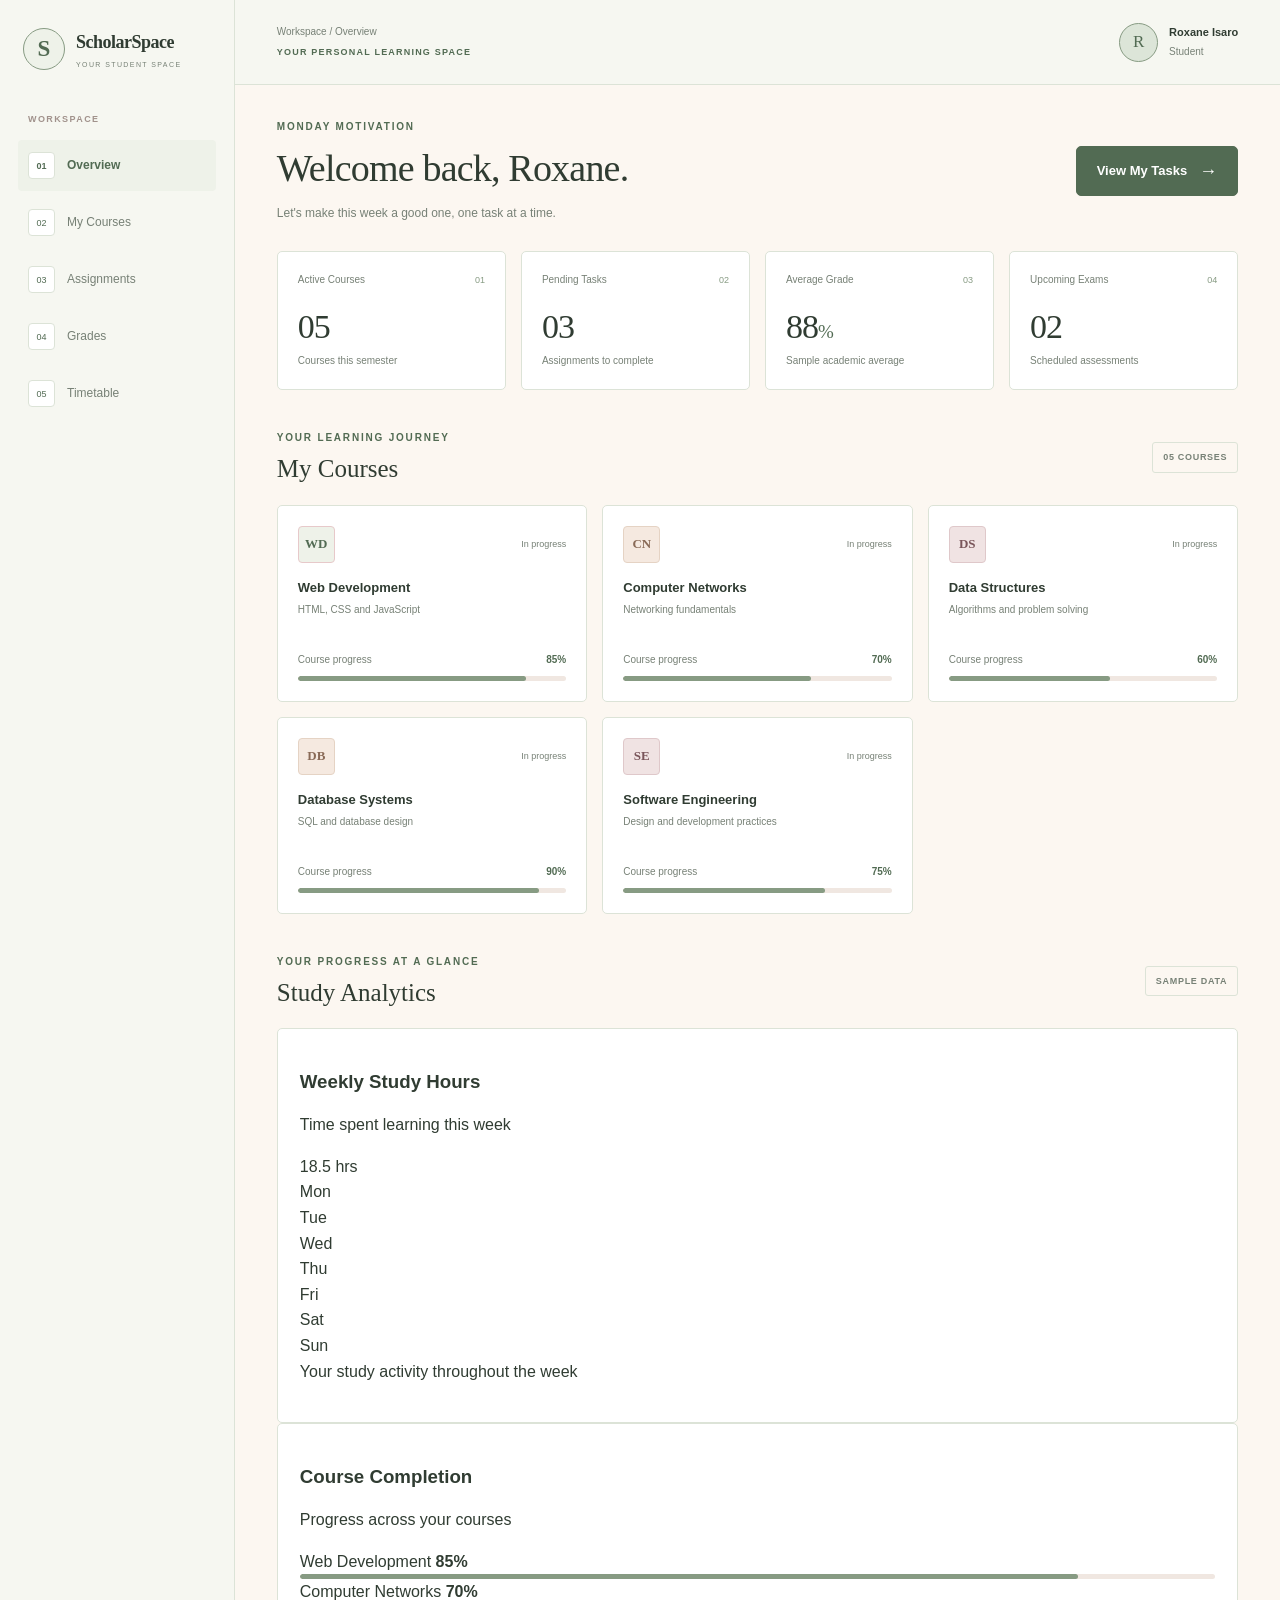
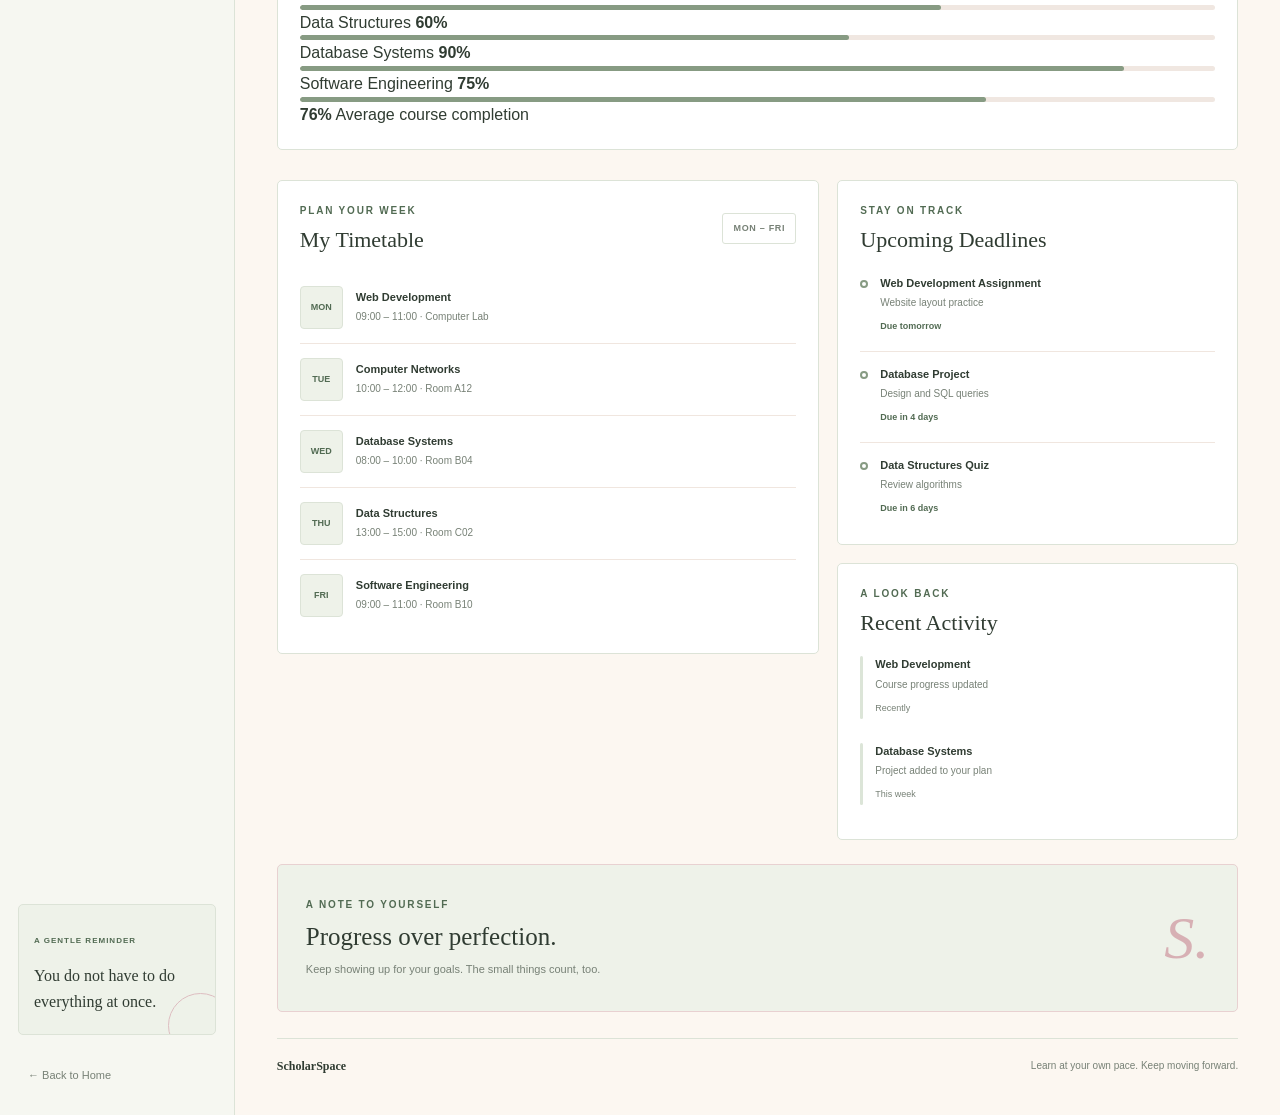
==== commit 5b793fff: "Add study analytics charts to dashboard" ====
--- a/dashboard.html
+++ b/dashboard.html
@@ -216,6 +216,153 @@
 
                     </div>
                 </section>
+                
+<section class="content-section analytics-section" id="analytics">
+    <div class="section-title">
+        <div>
+            <p class="eyebrow">YOUR PROGRESS AT A GLANCE</p>
+            <h2>Study Analytics</h2>
+        </div>
+        <span class="section-meta">SAMPLE DATA</span>
+    </div>
+
+    <div class="analytics-grid">
+
+        <!-- Weekly Study Hours Chart -->
+        <article class="panel chart-panel">
+            <div class="chart-heading">
+                <div>
+                    <h3>Weekly Study Hours</h3>
+                    <p>Time spent learning this week</p>
+                </div>
+                <span class="chart-total">18.5 hrs</span>
+            </div>
+
+            <div class="study-chart">
+                <div class="bar-column">
+                    <div class="bar-track">
+                        <div class="bar-fill" style="height: 50%;"></div>
+                    </div>
+                    <span class="bar-day">Mon</span>
+                </div>
+
+                <div class="bar-column">
+                    <div class="bar-track">
+                        <div class="bar-fill" style="height: 75%;"></div>
+                    </div>
+                    <span class="bar-day">Tue</span>
+                </div>
+
+                <div class="bar-column">
+                    <div class="bar-track">
+                        <div class="bar-fill" style="height: 100%;"></div>
+                    </div>
+                    <span class="bar-day">Wed</span>
+                </div>
+
+                <div class="bar-column">
+                    <div class="bar-track">
+                        <div class="bar-fill" style="height: 62.5%;"></div>
+                    </div>
+                    <span class="bar-day">Thu</span>
+                </div>
+
+                <div class="bar-column">
+                    <div class="bar-track">
+                        <div class="bar-fill" style="height: 87.5%;"></div>
+                    </div>
+                    <span class="bar-day">Fri</span>
+                </div>
+
+                <div class="bar-column">
+                    <div class="bar-track">
+                        <div class="bar-fill" style="height: 50%;"></div>
+                    </div>
+                    <span class="bar-day">Sat</span>
+                </div>
+
+                <div class="bar-column">
+                    <div class="bar-track">
+                        <div class="bar-fill" style="height: 37.5%;"></div>
+                    </div>
+                    <span class="bar-day">Sun</span>
+                </div>
+            </div>
+
+            <p class="chart-note">Your study activity throughout the week</p>
+        </article>
+
+        <!-- Course Completion Chart -->
+        <article class="panel chart-panel">
+            <div class="chart-heading">
+                <div>
+                    <h3>Course Completion</h3>
+                    <p>Progress across your courses</p>
+                </div>
+            </div>
+
+            <div class="course-chart-list">
+
+                <div class="course-chart-item">
+                    <div class="course-chart-label">
+                        <span>Web Development</span>
+                        <strong>85%</strong>
+                    </div>
+                    <div class="progress-track">
+                        <div class="progress-fill" style="width: 85%;"></div>
+                    </div>
+                </div>
+
+                <div class="course-chart-item">
+                    <div class="course-chart-label">
+                        <span>Computer Networks</span>
+                        <strong>70%</strong>
+                    </div>
+                    <div class="progress-track">
+                        <div class="progress-fill" style="width: 70%;"></div>
+                    </div>
+                </div>
+
+                <div class="course-chart-item">
+                    <div class="course-chart-label">
+                        <span>Data Structures</span>
+                        <strong>60%</strong>
+                    </div>
+                    <div class="progress-track">
+                        <div class="progress-fill" style="width: 60%;"></div>
+                    </div>
+                </div>
+
+                <div class="course-chart-item">
+                    <div class="course-chart-label">
+                        <span>Database Systems</span>
+                        <strong>90%</strong>
+                    </div>
+                    <div class="progress-track">
+                        <div class="progress-fill" style="width: 90%;"></div>
+                    </div>
+                </div>
+
+                <div class="course-chart-item">
+                    <div class="course-chart-label">
+                        <span>Software Engineering</span>
+                        <strong>75%</strong>
+                    </div>
+                    <div class="progress-track">
+                        <div class="progress-fill" style="width: 75%;"></div>
+                    </div>
+                </div>
+
+            </div>
+
+            <div class="chart-summary">
+                <strong>76%</strong>
+                <span>Average course completion</span>
+            </div>
+        </article>
+
+    </div>
+</section>
 
                 <div class="dashboard-lower">
 
--- a/style.css
+++ b/style.css
@@ -5,18 +5,18 @@
    ======================================== */
 
 :root {
-    --cream: #FFF9F3;
-    --cream-dark: #F6EDE4;
-    --blush: #F3DDE0;
-    --blush-light: #FAECEC;
-    --rose: #B77983;
-    --rose-dark: #925963;
-    --brown: #493B39;
-    --muted: #897B77;
-    --border: #E9DCD4;
+    --cream: #F6F7F1;
+    --cream-dark: #E8EDE3;
+    --blush: #DCE5D8;
+    --blush-light: #EEF2E9;
+    --rose: #879B83;
+    --rose-dark: #526B53;
+    --brown: #303C32;
+    --muted: #778176;
+    --border: #DCE3D7;
     --white: #FFFFFF;
-    --success-bg: #F1EAE2;
-    --shadow: 0 12px 35px rgba(73, 59, 57, 0.06);
+    --success-bg: #E8EDE3;
+    --shadow: 0 12px 35px rgba(48, 60, 50, 0.06);
 }
 
 * {
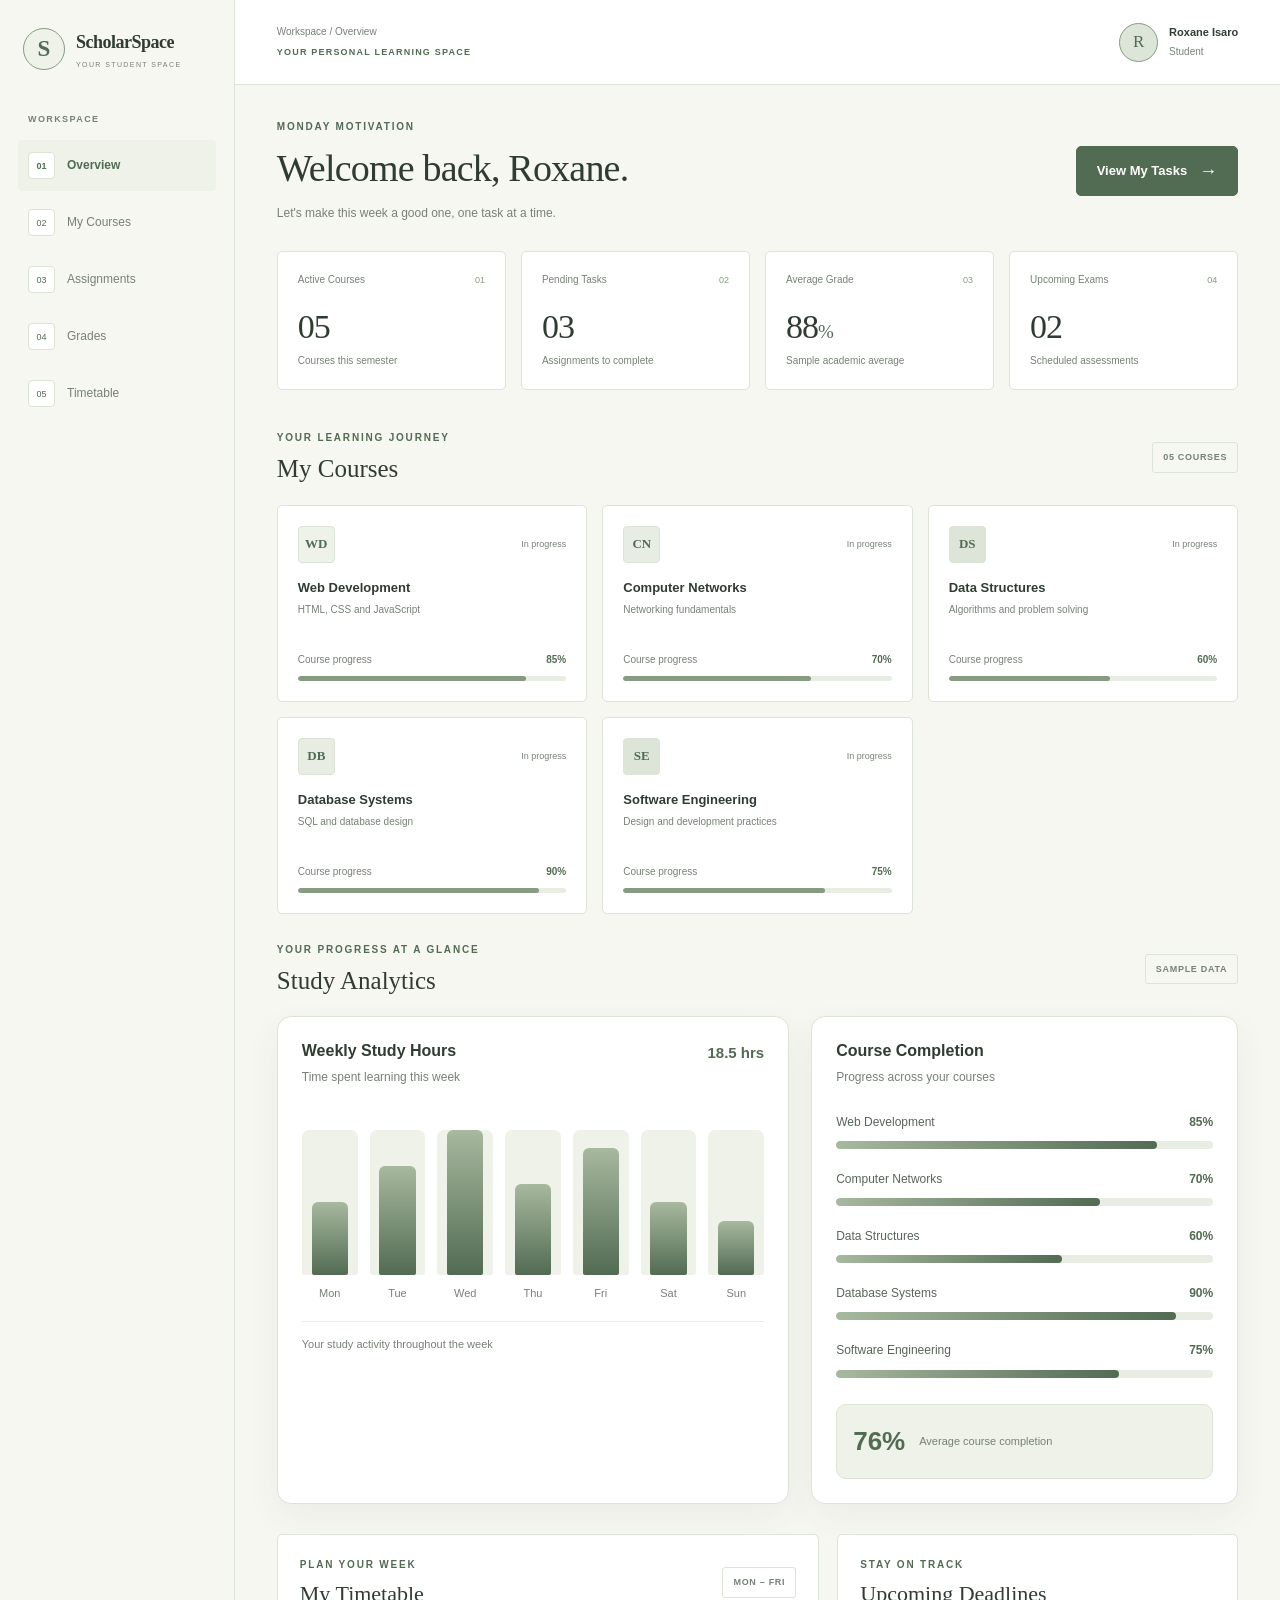
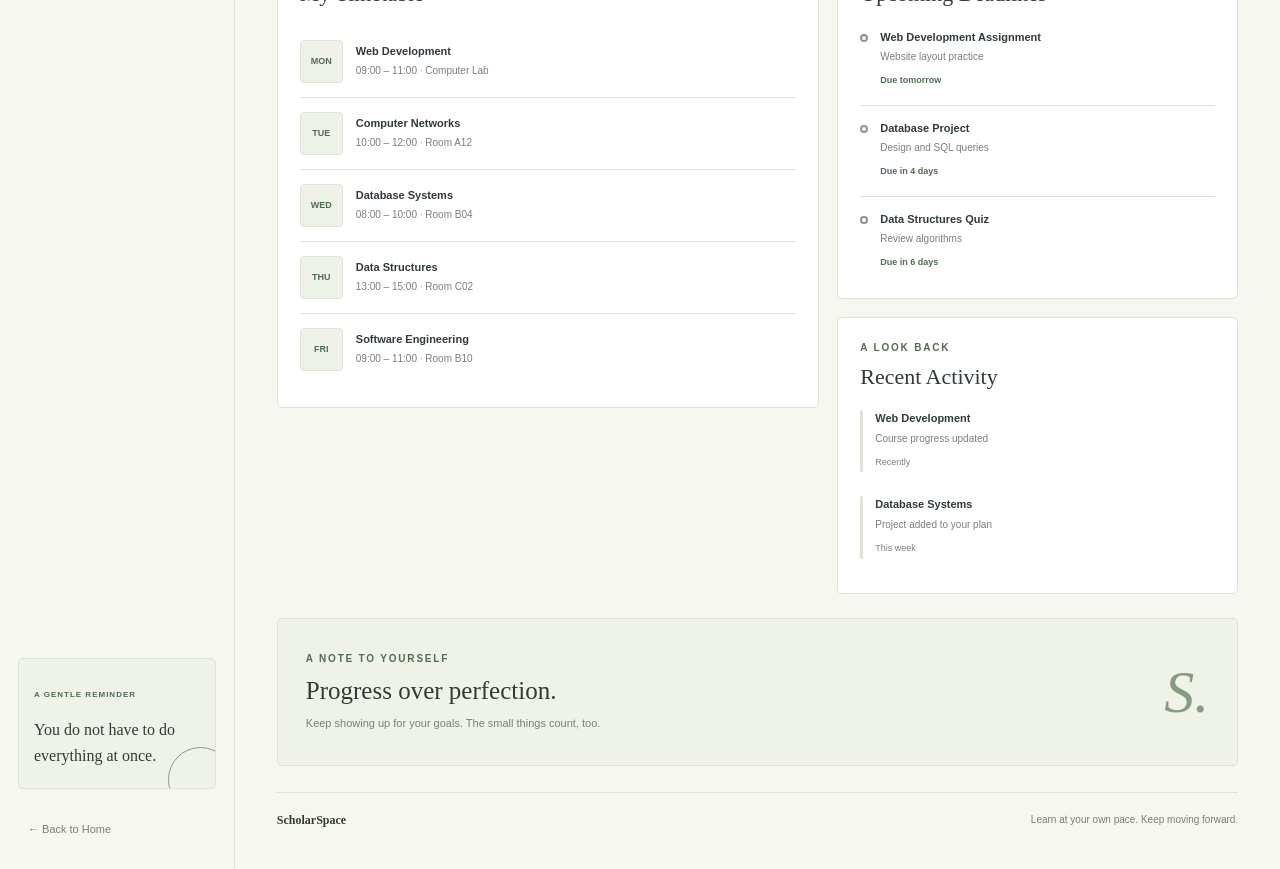
==== commit 32fe87d0: "Remove HTML comments from dashboard" ====
--- a/dashboard.html
+++ b/dashboard.html
@@ -216,153 +216,151 @@
 
                     </div>
                 </section>
-                
-<section class="content-section analytics-section" id="analytics">
-    <div class="section-title">
-        <div>
-            <p class="eyebrow">YOUR PROGRESS AT A GLANCE</p>
-            <h2>Study Analytics</h2>
-        </div>
-        <span class="section-meta">SAMPLE DATA</span>
-    </div>
-
-    <div class="analytics-grid">
-
-        <!-- Weekly Study Hours Chart -->
-        <article class="panel chart-panel">
-            <div class="chart-heading">
-                <div>
-                    <h3>Weekly Study Hours</h3>
-                    <p>Time spent learning this week</p>
-                </div>
-                <span class="chart-total">18.5 hrs</span>
-            </div>
-
-            <div class="study-chart">
-                <div class="bar-column">
-                    <div class="bar-track">
-                        <div class="bar-fill" style="height: 50%;"></div>
-                    </div>
-                    <span class="bar-day">Mon</span>
-                </div>
-
-                <div class="bar-column">
-                    <div class="bar-track">
-                        <div class="bar-fill" style="height: 75%;"></div>
-                    </div>
-                    <span class="bar-day">Tue</span>
-                </div>
-
-                <div class="bar-column">
-                    <div class="bar-track">
-                        <div class="bar-fill" style="height: 100%;"></div>
-                    </div>
-                    <span class="bar-day">Wed</span>
-                </div>
-
-                <div class="bar-column">
-                    <div class="bar-track">
-                        <div class="bar-fill" style="height: 62.5%;"></div>
-                    </div>
-                    <span class="bar-day">Thu</span>
-                </div>
-
-                <div class="bar-column">
-                    <div class="bar-track">
-                        <div class="bar-fill" style="height: 87.5%;"></div>
-                    </div>
-                    <span class="bar-day">Fri</span>
-                </div>
-
-                <div class="bar-column">
-                    <div class="bar-track">
-                        <div class="bar-fill" style="height: 50%;"></div>
-                    </div>
-                    <span class="bar-day">Sat</span>
-                </div>
-
-                <div class="bar-column">
-                    <div class="bar-track">
-                        <div class="bar-fill" style="height: 37.5%;"></div>
-                    </div>
-                    <span class="bar-day">Sun</span>
-                </div>
-            </div>
-
-            <p class="chart-note">Your study activity throughout the week</p>
-        </article>
-
-        <!-- Course Completion Chart -->
-        <article class="panel chart-panel">
-            <div class="chart-heading">
-                <div>
-                    <h3>Course Completion</h3>
-                    <p>Progress across your courses</p>
-                </div>
-            </div>
-
-            <div class="course-chart-list">
-
-                <div class="course-chart-item">
-                    <div class="course-chart-label">
-                        <span>Web Development</span>
-                        <strong>85%</strong>
-                    </div>
-                    <div class="progress-track">
-                        <div class="progress-fill" style="width: 85%;"></div>
-                    </div>
-                </div>
-
-                <div class="course-chart-item">
-                    <div class="course-chart-label">
-                        <span>Computer Networks</span>
-                        <strong>70%</strong>
-                    </div>
-                    <div class="progress-track">
-                        <div class="progress-fill" style="width: 70%;"></div>
-                    </div>
-                </div>
-
-                <div class="course-chart-item">
-                    <div class="course-chart-label">
-                        <span>Data Structures</span>
-                        <strong>60%</strong>
-                    </div>
-                    <div class="progress-track">
-                        <div class="progress-fill" style="width: 60%;"></div>
-                    </div>
-                </div>
-
-                <div class="course-chart-item">
-                    <div class="course-chart-label">
-                        <span>Database Systems</span>
-                        <strong>90%</strong>
-                    </div>
-                    <div class="progress-track">
-                        <div class="progress-fill" style="width: 90%;"></div>
-                    </div>
-                </div>
-
-                <div class="course-chart-item">
-                    <div class="course-chart-label">
-                        <span>Software Engineering</span>
-                        <strong>75%</strong>
-                    </div>
-                    <div class="progress-track">
-                        <div class="progress-fill" style="width: 75%;"></div>
-                    </div>
-                </div>
-
-            </div>
-
-            <div class="chart-summary">
-                <strong>76%</strong>
-                <span>Average course completion</span>
-            </div>
-        </article>
-
-    </div>
-</section>
+
+                <section class="content-section analytics-section" id="analytics">
+                    <div class="section-title">
+                        <div>
+                            <p class="eyebrow">YOUR PROGRESS AT A GLANCE</p>
+                            <h2>Study Analytics</h2>
+                        </div>
+                        <span class="section-meta">SAMPLE DATA</span>
+                    </div>
+
+                    <div class="analytics-grid">
+
+                        <article class="panel chart-panel">
+                            <div class="chart-heading">
+                                <div>
+                                    <h3>Weekly Study Hours</h3>
+                                    <p>Time spent learning this week</p>
+                                </div>
+                                <span class="chart-total">18.5 hrs</span>
+                            </div>
+
+                            <div class="study-chart">
+                                <div class="bar-column">
+                                    <div class="bar-track">
+                                        <div class="bar-fill" style="height: 50%;"></div>
+                                    </div>
+                                    <span class="bar-day">Mon</span>
+                                </div>
+
+                                <div class="bar-column">
+                                    <div class="bar-track">
+                                        <div class="bar-fill" style="height: 75%;"></div>
+                                    </div>
+                                    <span class="bar-day">Tue</span>
+                                </div>
+
+                                <div class="bar-column">
+                                    <div class="bar-track">
+                                        <div class="bar-fill" style="height: 100%;"></div>
+                                    </div>
+                                    <span class="bar-day">Wed</span>
+                                </div>
+
+                                <div class="bar-column">
+                                    <div class="bar-track">
+                                        <div class="bar-fill" style="height: 62.5%;"></div>
+                                    </div>
+                                    <span class="bar-day">Thu</span>
+                                </div>
+
+                                <div class="bar-column">
+                                    <div class="bar-track">
+                                        <div class="bar-fill" style="height: 87.5%;"></div>
+                                    </div>
+                                    <span class="bar-day">Fri</span>
+                                </div>
+
+                                <div class="bar-column">
+                                    <div class="bar-track">
+                                        <div class="bar-fill" style="height: 50%;"></div>
+                                    </div>
+                                    <span class="bar-day">Sat</span>
+                                </div>
+
+                                <div class="bar-column">
+                                    <div class="bar-track">
+                                        <div class="bar-fill" style="height: 37.5%;"></div>
+                                    </div>
+                                    <span class="bar-day">Sun</span>
+                                </div>
+                            </div>
+
+                            <p class="chart-note">Your study activity throughout the week</p>
+                        </article>
+
+                        <article class="panel chart-panel">
+                            <div class="chart-heading">
+                                <div>
+                                    <h3>Course Completion</h3>
+                                    <p>Progress across your courses</p>
+                                </div>
+                            </div>
+
+                            <div class="course-chart-list">
+
+                                <div class="course-chart-item">
+                                    <div class="course-chart-label">
+                                        <span>Web Development</span>
+                                        <strong>85%</strong>
+                                    </div>
+                                    <div class="progress-track">
+                                        <div class="progress-fill" style="width: 85%;"></div>
+                                    </div>
+                                </div>
+
+                                <div class="course-chart-item">
+                                    <div class="course-chart-label">
+                                        <span>Computer Networks</span>
+                                        <strong>70%</strong>
+                                    </div>
+                                    <div class="progress-track">
+                                        <div class="progress-fill" style="width: 70%;"></div>
+                                    </div>
+                                </div>
+
+                                <div class="course-chart-item">
+                                    <div class="course-chart-label">
+                                        <span>Data Structures</span>
+                                        <strong>60%</strong>
+                                    </div>
+                                    <div class="progress-track">
+                                        <div class="progress-fill" style="width: 60%;"></div>
+                                    </div>
+                                </div>
+
+                                <div class="course-chart-item">
+                                    <div class="course-chart-label">
+                                        <span>Database Systems</span>
+                                        <strong>90%</strong>
+                                    </div>
+                                    <div class="progress-track">
+                                        <div class="progress-fill" style="width: 90%;"></div>
+                                    </div>
+                                </div>
+
+                                <div class="course-chart-item">
+                                    <div class="course-chart-label">
+                                        <span>Software Engineering</span>
+                                        <strong>75%</strong>
+                                    </div>
+                                    <div class="progress-track">
+                                        <div class="progress-fill" style="width: 75%;"></div>
+                                    </div>
+                                </div>
+
+                            </div>
+
+                            <div class="chart-summary">
+                                <strong>76%</strong>
+                                <span>Average course completion</span>
+                            </div>
+                        </article>
+
+                    </div>
+                </section>
 
                 <div class="dashboard-lower">
 
@@ -508,3 +506,4 @@
 
 </body>
 </html>
+
--- a/style.css
+++ b/style.css
@@ -1,8 +1,3 @@
-
-/* ========================================
-   SCHOLARSPACE
-   Warm cream and blush pink theme
-   ======================================== */
 
 :root {
     --cream: #F6F7F1;
@@ -143,10 +138,6 @@
     letter-spacing: 1.4px;
 }
 
-/* ========================================
-   HOME PAGE HEADER
-   ======================================== */
-
 .home-header {
     display: flex;
     align-items: center;
@@ -190,10 +181,6 @@
     background-color: var(--blush-light);
 }
 
-/* ========================================
-   HOME PAGE HERO
-   ======================================== */
-
 .home-hero {
     display: grid;
     grid-template-columns: 1.05fr 0.95fr;
@@ -268,11 +255,9 @@
     font-style: italic;
 }
 
-/* Home page decorative planning card */
-
 .hero-visual {
     padding: 32px;
-    border: 1px solid #E9D6D2;
+    border: 1px solid var(--border);
     border-radius: 8px;
     background-color: var(--blush-light);
     box-shadow: var(--shadow);
@@ -283,7 +268,7 @@
     align-items: center;
     justify-content: space-between;
     padding-bottom: 20px;
-    border-bottom: 1px solid #E8D8D5;
+    border-bottom: 1px solid var(--border);
     color: var(--muted);
     font-size: 9px;
     font-weight: 700;
@@ -319,7 +304,7 @@
     align-items: center;
     gap: 14px;
     padding: 17px 0;
-    border-top: 1px solid #E8D8D5;
+    border-top: 1px solid var(--border);
 }
 
 .task-number {
@@ -357,10 +342,6 @@
     font-weight: 700;
     letter-spacing: 1.5px;
 }
-
-/* ========================================
-   HOME PAGE FEATURES
-   ======================================== */
 
 .home-features {
     padding: 75px 8%;
@@ -447,8 +428,6 @@
     font-weight: 700;
 }
 
-/* Home page call to action */
-
 .home-cta {
     display: flex;
     align-items: center;
@@ -500,12 +479,8 @@
     font-size: 10px;
 }
 
-/* ========================================
-   DASHBOARD PAGE LAYOUT
-   ======================================== */
-
 .dashboard-page {
-    background-color: #FCF7F1;
+    background-color: var(--cream);
 }
 
 .dashboard-layout {
@@ -513,8 +488,6 @@
     grid-template-columns: 235px minmax(0, 1fr);
     min-height: 100vh;
 }
-
-/* Sidebar */
 
 .sidebar {
     display: flex;
@@ -539,7 +512,7 @@
 
 .sidebar-label {
     margin: 12px 10px 14px;
-    color: #A1928C;
+    color: var(--muted);
     font-size: 9px;
     font-weight: 700;
     letter-spacing: 1.4px;
@@ -618,7 +591,7 @@
     bottom: -24px;
     width: 65px;
     height: 65px;
-    border: 1px solid #DDBDC0;
+    border: 1px solid var(--rose);
     border-radius: 50%;
 }
 
@@ -633,8 +606,6 @@
 .back-home:hover {
     color: var(--rose-dark);
 }
-
-/* Dashboard top bar */
 
 .dashboard-main {
     min-width: 0;
@@ -648,7 +619,7 @@
     min-height: 85px;
     padding: 16px 4%;
     border-bottom: 1px solid var(--border);
-    background-color: var(--cream);
+    background-color: var(--white);
 }
 
 .breadcrumb {
@@ -699,8 +670,6 @@
     font-size: 10px;
 }
 
-/* Dashboard content */
-
 .dashboard-content {
     max-width: 1500px;
     margin: 0 auto;
@@ -733,8 +702,6 @@
 .dashboard-welcome .primary-button {
     flex-shrink: 0;
 }
-
-/* Statistics cards */
 
 .dashboard-stats {
     display: grid;
@@ -783,8 +750,6 @@
     font-size: 10px;
 }
 
-/* Dashboard section headings */
-
 .content-section {
     margin-top: 40px;
 }
@@ -813,8 +778,6 @@
     font-weight: 700;
     letter-spacing: 0.7px;
 }
-
-/* Course cards and progress bars */
 
 .courses-grid {
     display: grid;
@@ -833,7 +796,7 @@
 
 .course-card:hover {
     transform: translateY(-2px);
-    border-color: #D7B3B5;
+    border-color: var(--rose);
 }
 
 .course-card-top {
@@ -848,7 +811,7 @@
     place-items: center;
     width: 37px;
     height: 37px;
-    border: 1px solid #E7C9CA;
+    border: 1px solid var(--border);
     border-radius: 4px;
     background-color: var(--blush-light);
     color: var(--rose-dark);
@@ -858,15 +821,15 @@
 }
 
 .course-code-alt {
-    background-color: #F5E9E0;
-    border-color: #E5D3C4;
-    color: #896A57;
+    background-color: var(--cream-dark);
+    border-color: var(--border);
+    color: var(--rose-dark);
 }
 
 .course-code-deep {
-    background-color: #F0E3E3;
-    border-color: #DFC8CA;
-    color: #79555A;
+    background-color: var(--blush);
+    border-color: var(--border);
+    color: var(--rose-dark);
 }
 
 .course-status {
@@ -906,10 +869,11 @@
 }
 
 .progress-track {
+    width: 100%;
     height: 5px;
     overflow: hidden;
     border-radius: 5px;
-    background-color: #F0E7E1;
+    background-color: var(--cream-dark);
 }
 
 .progress-fill {
@@ -917,8 +881,6 @@
     border-radius: 5px;
     background-color: var(--rose);
 }
-
-/* Timetable and right column */
 
 .dashboard-lower {
     display: grid;
@@ -954,7 +916,7 @@
     align-items: center;
     gap: 13px;
     padding: 14px 0;
-    border-bottom: 1px solid #F0E6DF;
+    border-bottom: 1px solid var(--border);
 }
 
 .schedule-item:last-child {
@@ -1002,14 +964,12 @@
     gap: 18px;
 }
 
-/* Upcoming deadlines */
-
 .deadline-item {
     display: flex;
     align-items: flex-start;
     gap: 12px;
     padding: 14px 0;
-    border-bottom: 1px solid #F0E6DF;
+    border-bottom: 1px solid var(--border);
 }
 
 .deadline-item:first-child {
@@ -1038,8 +998,6 @@
     font-weight: 700;
 }
 
-/* Recent activity */
-
 .activity-panel .section-title {
     margin-bottom: 8px;
 }
@@ -1065,8 +1023,6 @@
     font-size: 9px;
 }
 
-/* Encouragement section */
-
 .encouragement-card {
     display: flex;
     align-items: center;
@@ -1074,7 +1030,7 @@
     gap: 24px;
     margin-top: 24px;
     padding: 25px 28px;
-    border: 1px solid #E8D1D1;
+    border: 1px solid var(--border);
     border-radius: 5px;
     background-color: var(--blush-light);
 }
@@ -1095,13 +1051,11 @@
 
 .encouragement-mark {
     flex-shrink: 0;
-    color: #D7B0B4;
+    color: var(--rose);
     font-family: Georgia, "Times New Roman", serif;
     font-size: 60px;
     font-style: italic;
 }
-
-/* Dashboard footer */
 
 .dashboard-footer {
     display: flex;
@@ -1125,9 +1079,170 @@
     font-size: 10px;
 }
 
-/* ========================================
-   RESPONSIVE DESIGN
-   ======================================== */
+.analytics-section {
+    margin-top: 28px;
+}
+
+.analytics-grid {
+    display: grid;
+    grid-template-columns: minmax(0, 1.2fr) minmax(0, 1fr);
+    gap: 22px;
+}
+
+.chart-panel {
+    min-width: 0;
+    padding: 24px;
+    background-color: var(--white);
+    border: 1px solid var(--border);
+    border-radius: 14px;
+    box-shadow: var(--shadow);
+}
+
+.chart-heading {
+    display: flex;
+    justify-content: space-between;
+    align-items: flex-start;
+    gap: 12px;
+    margin-bottom: 25px;
+}
+
+.chart-heading h3 {
+    margin: 0;
+    color: var(--brown);
+    font-size: 16px;
+}
+
+.chart-heading p {
+    margin: 7px 0 0;
+    color: var(--muted);
+    font-size: 12px;
+}
+
+.chart-total {
+    color: var(--rose-dark);
+    font-size: 15px;
+    font-weight: 700;
+    white-space: nowrap;
+}
+
+.study-chart {
+    display: grid;
+    grid-template-columns: repeat(7, minmax(0, 1fr));
+    align-items: end;
+    gap: 12px;
+    min-height: 190px;
+    padding-top: 10px;
+}
+
+.bar-column {
+    display: flex;
+    flex-direction: column;
+    align-items: center;
+    justify-content: flex-end;
+    gap: 10px;
+    min-width: 0;
+}
+
+.bar-track {
+    display: flex;
+    align-items: flex-end;
+    justify-content: center;
+    width: 100%;
+    height: 145px;
+    overflow: hidden;
+    border-radius: 7px 7px 3px 3px;
+    background-color: var(--blush-light);
+}
+
+.bar-fill {
+    width: 65%;
+    min-height: 4px;
+    border-radius: 6px 6px 2px 2px;
+    background: linear-gradient(to top, var(--rose-dark), #A7B99F);
+    transition: height 0.3s ease;
+}
+
+.bar-fill:hover {
+    background: #405A43;
+}
+
+.bar-day {
+    color: var(--muted);
+    font-size: 11px;
+    font-weight: 500;
+}
+
+.chart-note {
+    margin: 18px 0 0;
+    padding-top: 14px;
+    border-top: 1px solid var(--cream-dark);
+    color: var(--muted);
+    font-size: 11px;
+}
+
+.course-chart-list {
+    display: flex;
+    flex-direction: column;
+    gap: 21px;
+}
+
+.course-chart-item {
+    display: flex;
+    flex-direction: column;
+    gap: 9px;
+}
+
+.course-chart-label {
+    display: flex;
+    justify-content: space-between;
+    align-items: center;
+    gap: 12px;
+    font-size: 12px;
+}
+
+.course-chart-label span {
+    color: #596459;
+}
+
+.course-chart-label strong {
+    color: var(--rose-dark);
+    font-size: 12px;
+}
+
+.course-chart-item .progress-track {
+    width: 100%;
+    height: 8px;
+    overflow: hidden;
+    border-radius: 20px;
+    background-color: var(--cream-dark);
+}
+
+.course-chart-item .progress-fill {
+    height: 100%;
+    border-radius: 20px;
+    background: linear-gradient(to right, #A7B99F, var(--rose-dark));
+}
+
+.chart-summary {
+    display: flex;
+    align-items: center;
+    gap: 14px;
+    margin-top: 26px;
+    padding: 16px;
+    border: 1px solid var(--border);
+    border-radius: 10px;
+    background-color: var(--blush-light);
+}
+
+.chart-summary strong {
+    color: var(--rose-dark);
+    font-size: 26px;
+}
+
+.chart-summary span {
+    color: var(--muted);
+    font-size: 11px;
+}
 
 @media (max-width: 1150px) {
     .dashboard-layout {
@@ -1155,6 +1270,12 @@
     .home-hero {
         padding-right: 7%;
         padding-left: 7%;
+    }
+}
+
+@media (max-width: 900px) {
+    .analytics-grid {
+        grid-template-columns: 1fr;
     }
 }
 
@@ -1398,6 +1519,30 @@
         flex-direction: column;
         gap: 6px;
     }
+
+    .chart-panel {
+        padding: 16px;
+    }
+
+    .study-chart {
+        gap: 6px;
+    }
+
+    .bar-day {
+        font-size: 9px;
+    }
+
+    .chart-heading h3 {
+        font-size: 14px;
+    }
+
+    .chart-total {
+        font-size: 13px;
+    }
+
+    .course-chart-label {
+        font-size: 11px;
+    }
 }
 
 @media (max-width: 360px) {
@@ -1421,4 +1566,16 @@
     .section-title h2 {
         font-size: 22px;
     }
-}
+
+    .study-chart {
+        gap: 4px;
+    }
+
+    .bar-day {
+        font-size: 8px;
+    }
+
+    .chart-heading {
+        flex-wrap: wrap;
+    }
+}
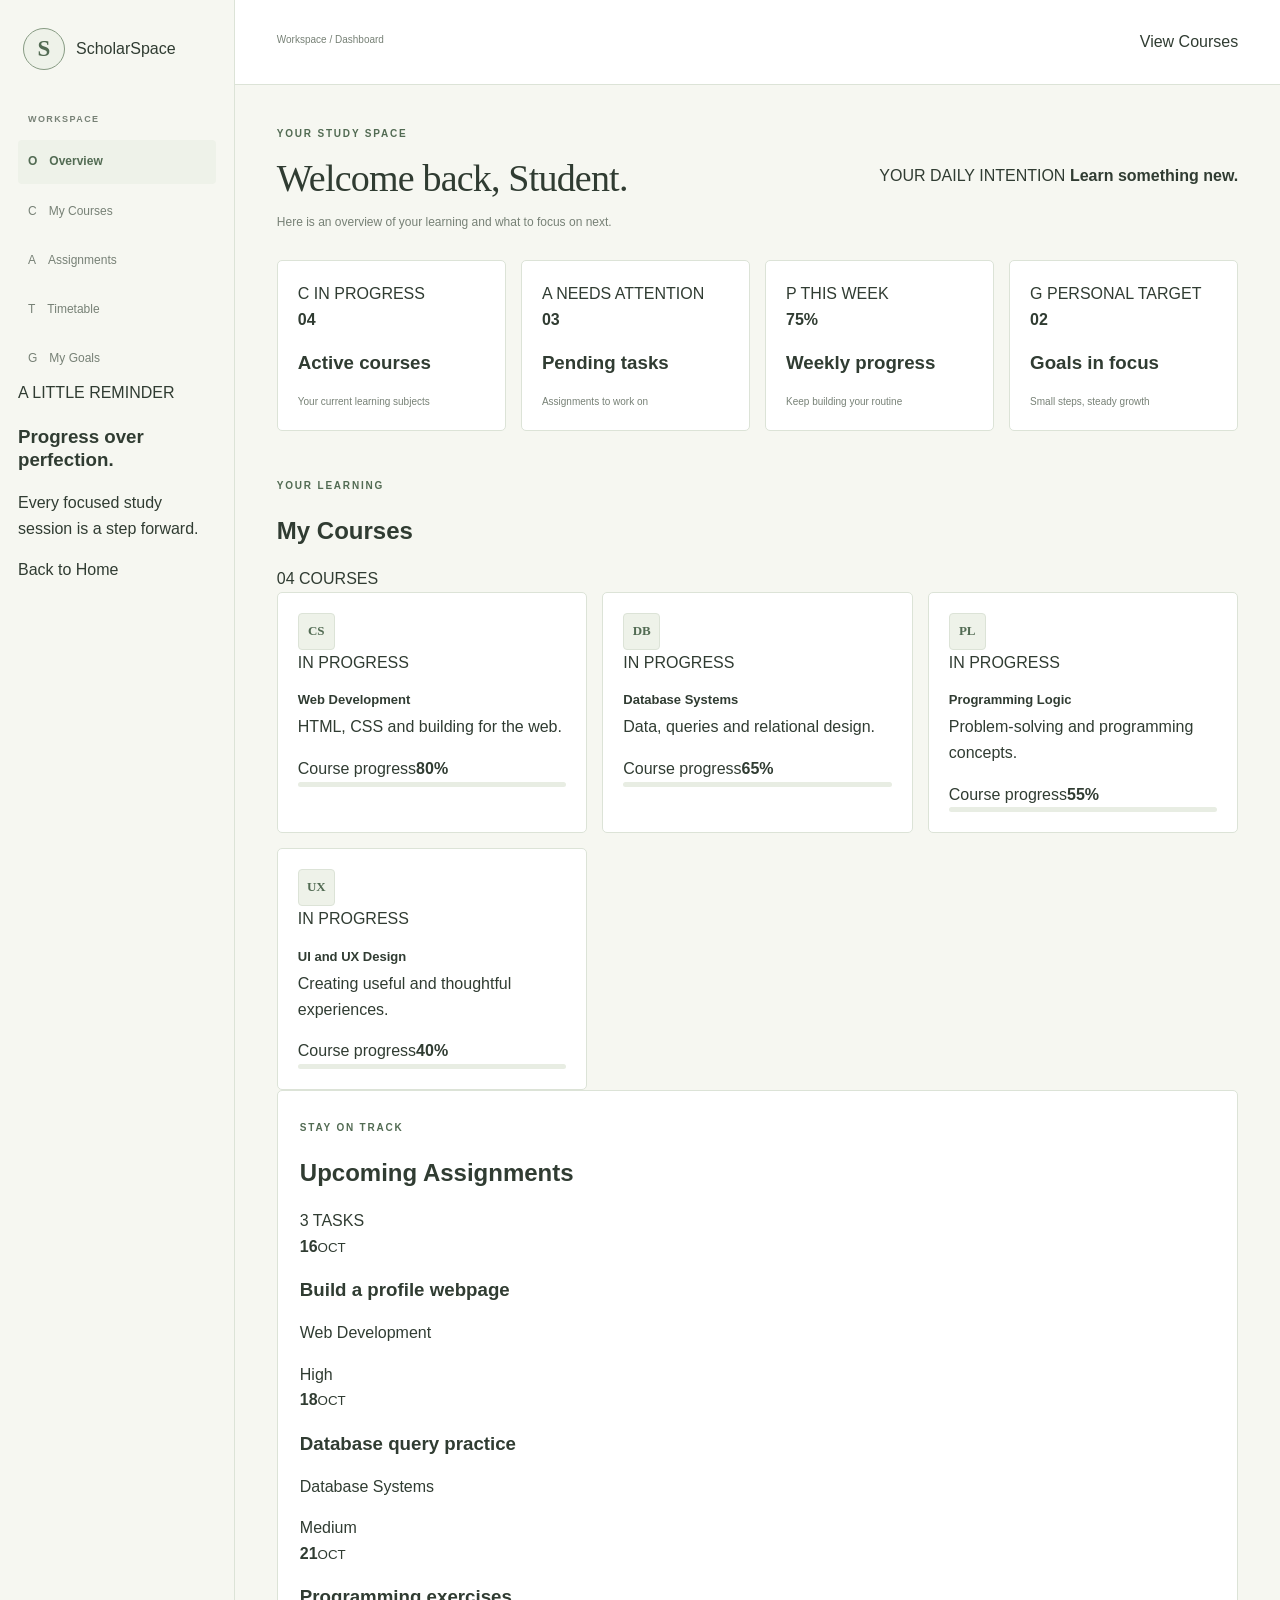
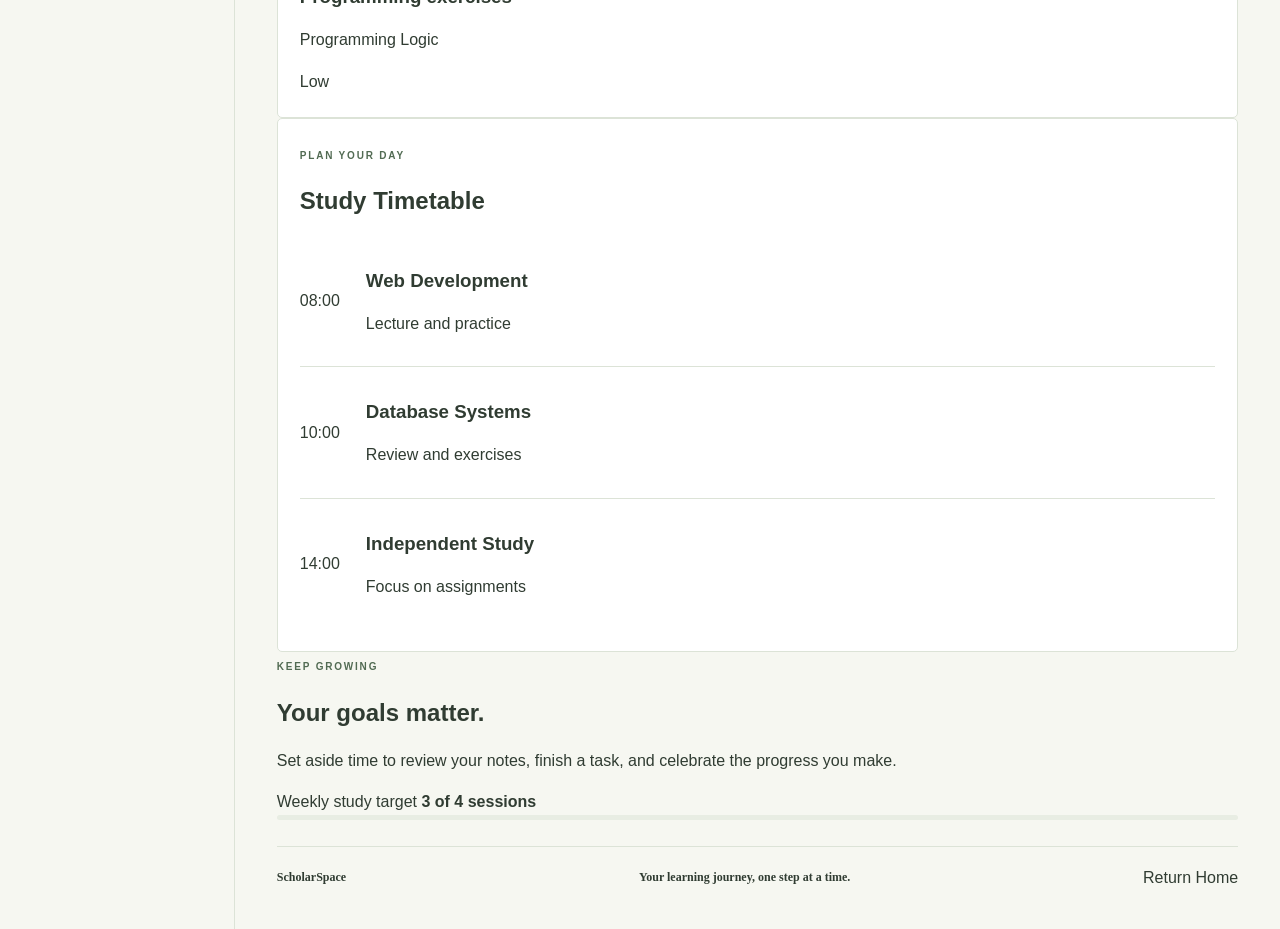
==== commit 9eba03ee: "updating the dashboard page" ====
--- a/dashboard.html
+++ b/dashboard.html
@@ -4,506 +4,248 @@
 <head>
     <meta charset="UTF-8">
     <meta name="viewport" content="width=device-width, initial-scale=1.0">
-    <meta name="description" content="A student dashboard for managing courses, assignments, and class schedules.">
     <title>ScholarSpace | Dashboard</title>
     <link rel="stylesheet" href="style.css">
 </head>
 <body class="dashboard-page">
-
     <div class="dashboard-layout">
-
         <aside class="sidebar">
-            <a href="index.html" class="brand sidebar-brand">
+            <a class="brand sidebar-brand" href="index.html">
                 <span class="brand-mark">S</span>
-                <span class="brand-copy">
-                    <strong>ScholarSpace</strong>
-                    <small>YOUR STUDENT SPACE</small>
-                </span>
+                <span>ScholarSpace</span>
             </a>
 
             <p class="sidebar-label">WORKSPACE</p>
-
-            <nav class="sidebar-nav" aria-label="Dashboard navigation">
-                <a href="#overview" class="sidebar-link active">
-                    <span class="nav-symbol">01</span>
-                    Overview
-                </a>
-                <a href="#courses" class="sidebar-link">
-                    <span class="nav-symbol">02</span>
-                    My Courses
-                </a>
-                <a href="#assignments" class="sidebar-link">
-                    <span class="nav-symbol">03</span>
-                    Assignments
-                </a>
-                <a href="#grades" class="sidebar-link">
-                    <span class="nav-symbol">04</span>
-                    Grades
-                </a>
-                <a href="#timetable" class="sidebar-link">
-                    <span class="nav-symbol">05</span>
-                    Timetable
+            <nav class="sidebar-nav">
+                <a class="sidebar-link active" href="#overview">
+                    <span class="nav-letter">O</span> Overview
+                </a>
+                <a class="sidebar-link" href="#courses">
+                    <span class="nav-letter">C</span> My Courses
+                </a>
+                <a class="sidebar-link" href="#assignments">
+                    <span class="nav-letter">A</span> Assignments
+                </a>
+                <a class="sidebar-link" href="#timetable">
+                    <span class="nav-letter">T</span> Timetable
+                </a>
+                <a class="sidebar-link" href="#grades">
+                    <span class="nav-letter">G</span> My Goals
                 </a>
             </nav>
 
-            <div class="sidebar-bottom">
-                <div class="sidebar-note">
-                    <span class="note-label">A GENTLE REMINDER</span>
-                    <p>You do not have to do everything at once.</p>
-                    <span class="note-decoration"></span>
-                </div>
-
-                <a href="index.html" class="back-home">
-                    <span aria-hidden="true">&larr;</span> Back to Home
-                </a>
+            <div class="sidebar-tip">
+                <span class="tip-label">A LITTLE REMINDER</span>
+                <h3>Progress over perfection.</h3>
+                <p>Every focused study session is a step forward.</p>
             </div>
+
+            <a class="sidebar-home" href="index.html">Back to Home</a>
         </aside>
 
-        <main class="dashboard-main" id="overview">
-
+        <main class="dashboard-main">
             <header class="dashboard-topbar">
-                <div>
-                    <p class="breadcrumb">Workspace / Overview</p>
-                    <p class="topbar-date">YOUR PERSONAL LEARNING SPACE</p>
-                </div>
-
-                <div class="profile-summary">
-                    <div class="profile-avatar" aria-hidden="true">R</div>
-                    <div>
-                        <strong>Roxane Isaro</strong>
-                        <span>Student</span>
-                    </div>
-                </div>
+                <div class="breadcrumb">Workspace <span>/</span> Dashboard</div>
+                <a class="button button-primary topbar-button" href="#courses">View Courses</a>
             </header>
 
-            <div class="dashboard-content">
-
+            <div class="dashboard-content" id="overview">
                 <section class="dashboard-welcome">
                     <div>
-                        <p class="eyebrow">MONDAY MOTIVATION</p>
-                        <h1>Welcome back, Roxane.</h1>
-                        <p>Let's make this week a good one, one task at a time.</p>
-                    </div>
-
-                    <a href="#assignments" class="primary-button">
-                        View My Tasks <span aria-hidden="true">&rarr;</span>
-                    </a>
-                </section>
-
-                <section class="dashboard-stats" aria-label="Academic overview">
-                    <article class="stat-card">
-                        <div class="stat-topline">
-                            <span>Active Courses</span>
-                            <span class="stat-index">01</span>
-                        </div>
-                        <h2>05</h2>
-                        <p>Courses this semester</p>
-                    </article>
-
-                    <article class="stat-card">
-                        <div class="stat-topline">
-                            <span>Pending Tasks</span>
-                            <span class="stat-index">02</span>
-                        </div>
-                        <h2>03</h2>
-                        <p>Assignments to complete</p>
-                    </article>
-
-                    <article class="stat-card" id="grades">
-                        <div class="stat-topline">
-                            <span>Average Grade</span>
-                            <span class="stat-index">03</span>
-                        </div>
-                        <h2>88<span class="stat-percent">%</span></h2>
-                        <p>Sample academic average</p>
-                    </article>
-
-                    <article class="stat-card">
-                        <div class="stat-topline">
-                            <span>Upcoming Exams</span>
-                            <span class="stat-index">04</span>
-                        </div>
-                        <h2>02</h2>
-                        <p>Scheduled assessments</p>
+                        <span class="eyebrow">YOUR STUDY SPACE</span>
+                        <h1>Welcome back, Student.</h1>
+                        <p>Here is an overview of your learning and what to focus on next.</p>
+                    </div>
+                    <div class="welcome-date">
+                        <span class="date-label">YOUR DAILY INTENTION</span>
+                        <strong>Learn something new.</strong>
+                    </div>
+                </section>
+
+                <section class="dashboard-stats">
+                    <article class="stat-card">
+                        <div class="stat-top">
+                            <span class="stat-icon">C</span>
+                            <span class="stat-caption">IN PROGRESS</span>
+                        </div>
+                        <strong class="stat-number">04</strong>
+                        <h3>Active courses</h3>
+                        <p>Your current learning subjects</p>
+                    </article>
+                    <article class="stat-card">
+                        <div class="stat-top">
+                            <span class="stat-icon">A</span>
+                            <span class="stat-caption">NEEDS ATTENTION</span>
+                        </div>
+                        <strong class="stat-number">03</strong>
+                        <h3>Pending tasks</h3>
+                        <p>Assignments to work on</p>
+                    </article>
+                    <article class="stat-card">
+                        <div class="stat-top">
+                            <span class="stat-icon">P</span>
+                            <span class="stat-caption">THIS WEEK</span>
+                        </div>
+                        <strong class="stat-number">75%</strong>
+                        <h3>Weekly progress</h3>
+                        <p>Keep building your routine</p>
+                    </article>
+                    <article class="stat-card">
+                        <div class="stat-top">
+                            <span class="stat-icon">G</span>
+                            <span class="stat-caption">PERSONAL TARGET</span>
+                        </div>
+                        <strong class="stat-number">02</strong>
+                        <h3>Goals in focus</h3>
+                        <p>Small steps, steady growth</p>
                     </article>
                 </section>
 
                 <section class="content-section" id="courses">
-                    <div class="section-title">
+                    <div class="section-title-row">
                         <div>
-                            <p class="eyebrow">YOUR LEARNING JOURNEY</p>
+                            <span class="eyebrow">YOUR LEARNING</span>
                             <h2>My Courses</h2>
                         </div>
-                        <span class="section-meta">05 COURSES</span>
+                        <span class="section-count">04 COURSES</span>
                     </div>
 
                     <div class="courses-grid">
-
-                        <article class="course-card">
-                            <div class="course-card-top">
-                                <span class="course-code">WD</span>
-                                <span class="course-status">In progress</span>
+                        <article class="course-card">
+                            <div class="course-top">
+                                <span class="course-code">CS</span>
+                                <span class="course-tag">IN PROGRESS</span>
                             </div>
                             <h3>Web Development</h3>
-                            <p class="course-description">HTML, CSS and JavaScript</p>
-                            <div class="progress-info">
-                                <span>Course progress</span><strong>85%</strong>
-                            </div>
-                            <div class="progress-track" role="progressbar" aria-label="Web Development progress" aria-valuenow="85" aria-valuemin="0" aria-valuemax="100">
-                                <div class="progress-fill" style="width: 85%"></div>
-                            </div>
-                        </article>
-
-                        <article class="course-card">
-                            <div class="course-card-top">
-                                <span class="course-code course-code-alt">CN</span>
-                                <span class="course-status">In progress</span>
-                            </div>
-                            <h3>Computer Networks</h3>
-                            <p class="course-description">Networking fundamentals</p>
-                            <div class="progress-info">
-                                <span>Course progress</span><strong>70%</strong>
-                            </div>
-                            <div class="progress-track" role="progressbar" aria-label="Computer Networks progress" aria-valuenow="70" aria-valuemin="0" aria-valuemax="100">
-                                <div class="progress-fill" style="width: 70%"></div>
-                            </div>
-                        </article>
-
-                        <article class="course-card">
-                            <div class="course-card-top">
-                                <span class="course-code course-code-deep">DS</span>
-                                <span class="course-status">In progress</span>
-                            </div>
-                            <h3>Data Structures</h3>
-                            <p class="course-description">Algorithms and problem solving</p>
-                            <div class="progress-info">
-                                <span>Course progress</span><strong>60%</strong>
-                            </div>
-                            <div class="progress-track" role="progressbar" aria-label="Data Structures progress" aria-valuenow="60" aria-valuemin="0" aria-valuemax="100">
-                                <div class="progress-fill" style="width: 60%"></div>
-                            </div>
-                        </article>
-
-                        <article class="course-card">
-                            <div class="course-card-top">
-                                <span class="course-code course-code-alt">DB</span>
-                                <span class="course-status">In progress</span>
+                            <p>HTML, CSS and building for the web.</p>
+                            <div class="course-progress-label">
+                                <span>Course progress</span><strong>80%</strong>
+                            </div>
+                            <div class="progress-track"><span style="width:80%"></span></div>
+                        </article>
+                        <article class="course-card">
+                            <div class="course-top">
+                                <span class="course-code code-sage">DB</span>
+                                <span class="course-tag">IN PROGRESS</span>
                             </div>
                             <h3>Database Systems</h3>
-                            <p class="course-description">SQL and database design</p>
-                            <div class="progress-info">
-                                <span>Course progress</span><strong>90%</strong>
-                            </div>
-                            <div class="progress-track" role="progressbar" aria-label="Database Systems progress" aria-valuenow="90" aria-valuemin="0" aria-valuemax="100">
-                                <div class="progress-fill" style="width: 90%"></div>
-                            </div>
-                        </article>
-
-                        <article class="course-card">
-                            <div class="course-card-top">
-                                <span class="course-code course-code-deep">SE</span>
-                                <span class="course-status">In progress</span>
-                            </div>
-                            <h3>Software Engineering</h3>
-                            <p class="course-description">Design and development practices</p>
-                            <div class="progress-info">
-                                <span>Course progress</span><strong>75%</strong>
-                            </div>
-                            <div class="progress-track" role="progressbar" aria-label="Software Engineering progress" aria-valuenow="75" aria-valuemin="0" aria-valuemax="100">
-                                <div class="progress-fill" style="width: 75%"></div>
-                            </div>
-                        </article>
-
-                    </div>
-                </section>
-
-                <section class="content-section analytics-section" id="analytics">
-                    <div class="section-title">
-                        <div>
-                            <p class="eyebrow">YOUR PROGRESS AT A GLANCE</p>
-                            <h2>Study Analytics</h2>
-                        </div>
-                        <span class="section-meta">SAMPLE DATA</span>
-                    </div>
-
-                    <div class="analytics-grid">
-
-                        <article class="panel chart-panel">
-                            <div class="chart-heading">
-                                <div>
-                                    <h3>Weekly Study Hours</h3>
-                                    <p>Time spent learning this week</p>
+                            <p>Data, queries and relational design.</p>
+                            <div class="course-progress-label">
+                                <span>Course progress</span><strong>65%</strong>
+                            </div>
+                            <div class="progress-track"><span style="width:65%"></span></div>
+                        </article>
+                        <article class="course-card">
+                            <div class="course-top">
+                                <span class="course-code code-sand">PL</span>
+                                <span class="course-tag">IN PROGRESS</span>
+                            </div>
+                            <h3>Programming Logic</h3>
+                            <p>Problem-solving and programming concepts.</p>
+                            <div class="course-progress-label">
+                                <span>Course progress</span><strong>55%</strong>
+                            </div>
+                            <div class="progress-track"><span style="width:55%"></span></div>
+                        </article>
+                        <article class="course-card">
+                            <div class="course-top">
+                                <span class="course-code code-mist">UX</span>
+                                <span class="course-tag">IN PROGRESS</span>
+                            </div>
+                            <h3>UI and UX Design</h3>
+                            <p>Creating useful and thoughtful experiences.</p>
+                            <div class="course-progress-label">
+                                <span>Course progress</span><strong>40%</strong>
+                            </div>
+                            <div class="progress-track"><span style="width:40%"></span></div>
+                        </article>
+                    </div>
+                </section>
+
+                <div class="dashboard-columns">
+                    <section class="panel" id="assignments">
+                        <div class="panel-heading">
+                            <div>
+                                <span class="eyebrow">STAY ON TRACK</span>
+                                <h2>Upcoming Assignments</h2>
+                            </div>
+                            <span class="section-count">3 TASKS</span>
+                        </div>
+                        <div class="assignment-list">
+                            <article class="assignment-item">
+                                <span class="assignment-date"><strong>16</strong><small>OCT</small></span>
+                                <div class="assignment-details">
+                                    <h3>Build a profile webpage</h3>
+                                    <p>Web Development</p>
                                 </div>
-                                <span class="chart-total">18.5 hrs</span>
-                            </div>
-
-                            <div class="study-chart">
-                                <div class="bar-column">
-                                    <div class="bar-track">
-                                        <div class="bar-fill" style="height: 50%;"></div>
-                                    </div>
-                                    <span class="bar-day">Mon</span>
+                                <span class="priority priority-high">High</span>
+                            </article>
+                            <article class="assignment-item">
+                                <span class="assignment-date"><strong>18</strong><small>OCT</small></span>
+                                <div class="assignment-details">
+                                    <h3>Database query practice</h3>
+                                    <p>Database Systems</p>
                                 </div>
-
-                                <div class="bar-column">
-                                    <div class="bar-track">
-                                        <div class="bar-fill" style="height: 75%;"></div>
-                                    </div>
-                                    <span class="bar-day">Tue</span>
+                                <span class="priority priority-medium">Medium</span>
+                            </article>
+                            <article class="assignment-item">
+                                <span class="assignment-date"><strong>21</strong><small>OCT</small></span>
+                                <div class="assignment-details">
+                                    <h3>Programming exercises</h3>
+                                    <p>Programming Logic</p>
                                 </div>
-
-                                <div class="bar-column">
-                                    <div class="bar-track">
-                                        <div class="bar-fill" style="height: 100%;"></div>
-                                    </div>
-                                    <span class="bar-day">Wed</span>
-                                </div>
-
-                                <div class="bar-column">
-                                    <div class="bar-track">
-                                        <div class="bar-fill" style="height: 62.5%;"></div>
-                                    </div>
-                                    <span class="bar-day">Thu</span>
-                                </div>
-
-                                <div class="bar-column">
-                                    <div class="bar-track">
-                                        <div class="bar-fill" style="height: 87.5%;"></div>
-                                    </div>
-                                    <span class="bar-day">Fri</span>
-                                </div>
-
-                                <div class="bar-column">
-                                    <div class="bar-track">
-                                        <div class="bar-fill" style="height: 50%;"></div>
-                                    </div>
-                                    <span class="bar-day">Sat</span>
-                                </div>
-
-                                <div class="bar-column">
-                                    <div class="bar-track">
-                                        <div class="bar-fill" style="height: 37.5%;"></div>
-                                    </div>
-                                    <span class="bar-day">Sun</span>
-                                </div>
-                            </div>
-
-                            <p class="chart-note">Your study activity throughout the week</p>
-                        </article>
-
-                        <article class="panel chart-panel">
-                            <div class="chart-heading">
-                                <div>
-                                    <h3>Course Completion</h3>
-                                    <p>Progress across your courses</p>
-                                </div>
-                            </div>
-
-                            <div class="course-chart-list">
-
-                                <div class="course-chart-item">
-                                    <div class="course-chart-label">
-                                        <span>Web Development</span>
-                                        <strong>85%</strong>
-                                    </div>
-                                    <div class="progress-track">
-                                        <div class="progress-fill" style="width: 85%;"></div>
-                                    </div>
-                                </div>
-
-                                <div class="course-chart-item">
-                                    <div class="course-chart-label">
-                                        <span>Computer Networks</span>
-                                        <strong>70%</strong>
-                                    </div>
-                                    <div class="progress-track">
-                                        <div class="progress-fill" style="width: 70%;"></div>
-                                    </div>
-                                </div>
-
-                                <div class="course-chart-item">
-                                    <div class="course-chart-label">
-                                        <span>Data Structures</span>
-                                        <strong>60%</strong>
-                                    </div>
-                                    <div class="progress-track">
-                                        <div class="progress-fill" style="width: 60%;"></div>
-                                    </div>
-                                </div>
-
-                                <div class="course-chart-item">
-                                    <div class="course-chart-label">
-                                        <span>Database Systems</span>
-                                        <strong>90%</strong>
-                                    </div>
-                                    <div class="progress-track">
-                                        <div class="progress-fill" style="width: 90%;"></div>
-                                    </div>
-                                </div>
-
-                                <div class="course-chart-item">
-                                    <div class="course-chart-label">
-                                        <span>Software Engineering</span>
-                                        <strong>75%</strong>
-                                    </div>
-                                    <div class="progress-track">
-                                        <div class="progress-fill" style="width: 75%;"></div>
-                                    </div>
-                                </div>
-
-                            </div>
-
-                            <div class="chart-summary">
-                                <strong>76%</strong>
-                                <span>Average course completion</span>
-                            </div>
-                        </article>
-
-                    </div>
-                </section>
-
-                <div class="dashboard-lower">
+                                <span class="priority priority-low">Low</span>
+                            </article>
+                        </div>
+                    </section>
 
                     <section class="panel" id="timetable">
-                        <div class="section-title">
+                        <div class="panel-heading">
                             <div>
-                                <p class="eyebrow">PLAN YOUR WEEK</p>
-                                <h2>My Timetable</h2>
-                            </div>
-                            <span class="section-meta">MON – FRI</span>
-                        </div>
-
+                                <span class="eyebrow">PLAN YOUR DAY</span>
+                                <h2>Study Timetable</h2>
+                            </div>
+                        </div>
                         <div class="schedule-list">
                             <article class="schedule-item">
-                                <span class="day-label">MON</span>
-                                <div class="schedule-details">
-                                    <strong>Web Development</strong>
-                                    <p>09:00 – 11:00 · Computer Lab</p>
-                                </div>
-                            </article>
-
+                                <span class="schedule-time">08:00</span>
+                                <span class="schedule-marker"></span>
+                                <div><h3>Web Development</h3><p>Lecture and practice</p></div>
+                            </article>
                             <article class="schedule-item">
-                                <span class="day-label">TUE</span>
-                                <div class="schedule-details">
-                                    <strong>Computer Networks</strong>
-                                    <p>10:00 – 12:00 · Room A12</p>
-                                </div>
-                            </article>
-
+                                <span class="schedule-time">10:00</span>
+                                <span class="schedule-marker marker-light"></span>
+                                <div><h3>Database Systems</h3><p>Review and exercises</p></div>
+                            </article>
                             <article class="schedule-item">
-                                <span class="day-label">WED</span>
-                                <div class="schedule-details">
-                                    <strong>Database Systems</strong>
-                                    <p>08:00 – 10:00 · Room B04</p>
-                                </div>
-                            </article>
-
-                            <article class="schedule-item">
-                                <span class="day-label">THU</span>
-                                <div class="schedule-details">
-                                    <strong>Data Structures</strong>
-                                    <p>13:00 – 15:00 · Room C02</p>
-                                </div>
-                            </article>
-
-                            <article class="schedule-item">
-                                <span class="day-label">FRI</span>
-                                <div class="schedule-details">
-                                    <strong>Software Engineering</strong>
-                                    <p>09:00 – 11:00 · Room B10</p>
-                                </div>
+                                <span class="schedule-time">14:00</span>
+                                <span class="schedule-marker marker-sand"></span>
+                                <div><h3>Independent Study</h3><p>Focus on assignments</p></div>
                             </article>
                         </div>
                     </section>
-
-                    <div class="right-column">
-
-                        <section class="panel" id="assignments">
-                            <div class="section-title">
-                                <div>
-                                    <p class="eyebrow">STAY ON TRACK</p>
-                                    <h2>Upcoming Deadlines</h2>
-                                </div>
-                            </div>
-
-                            <div class="deadline-list">
-                                <article class="deadline-item">
-                                    <span class="deadline-marker"></span>
-                                    <div>
-                                        <strong>Web Development Assignment</strong>
-                                        <p>Website layout practice</p>
-                                        <span class="deadline-date">Due tomorrow</span>
-                                    </div>
-                                </article>
-
-                                <article class="deadline-item">
-                                    <span class="deadline-marker"></span>
-                                    <div>
-                                        <strong>Database Project</strong>
-                                        <p>Design and SQL queries</p>
-                                        <span class="deadline-date">Due in 4 days</span>
-                                    </div>
-                                </article>
-
-                                <article class="deadline-item">
-                                    <span class="deadline-marker"></span>
-                                    <div>
-                                        <strong>Data Structures Quiz</strong>
-                                        <p>Review algorithms</p>
-                                        <span class="deadline-date">Due in 6 days</span>
-                                    </div>
-                                </article>
-                            </div>
-                        </section>
-
-                        <section class="panel activity-panel">
-                            <div class="section-title">
-                                <div>
-                                    <p class="eyebrow">A LOOK BACK</p>
-                                    <h2>Recent Activity</h2>
-                                </div>
-                            </div>
-
-                            <div class="activity-item">
-                                <span class="activity-line"></span>
-                                <div>
-                                    <strong>Web Development</strong>
-                                    <p>Course progress updated</p>
-                                    <span class="activity-time">Recently</span>
-                                </div>
-                            </div>
-
-                            <div class="activity-item">
-                                <span class="activity-line"></span>
-                                <div>
-                                    <strong>Database Systems</strong>
-                                    <p>Project added to your plan</p>
-                                    <span class="activity-time">This week</span>
-                                </div>
-                            </div>
-                        </section>
-
-                    </div>
                 </div>
 
-                <section class="encouragement-card">
+                <section class="goals-panel" id="grades">
                     <div>
-                        <p class="eyebrow">A NOTE TO YOURSELF</p>
-                        <h2>Progress over perfection.</h2>
-                        <p>Keep showing up for your goals. The small things count, too.</p>
-                    </div>
-                    <span class="encouragement-mark" aria-hidden="true">S.</span>
+                        <span class="eyebrow">KEEP GROWING</span>
+                        <h2>Your goals matter.</h2>
+                        <p>Set aside time to review your notes, finish a task, and celebrate the progress you make.</p>
+                    </div>
+                    <div class="goal-progress">
+                        <span>Weekly study target</span>
+                        <strong>3 of 4 sessions</strong>
+                        <div class="progress-track"><span style="width:75%"></span></div>
+                    </div>
                 </section>
 
                 <footer class="dashboard-footer">
                     <span>ScholarSpace</span>
-                    <p>Learn at your own pace. Keep moving forward.</p>
+                    <span>Your learning journey, one step at a time.</span>
+                    <a href="index.html">Return Home</a>
                 </footer>
-
             </div>
         </main>
     </div>
-
 </body>
 </html>
-
